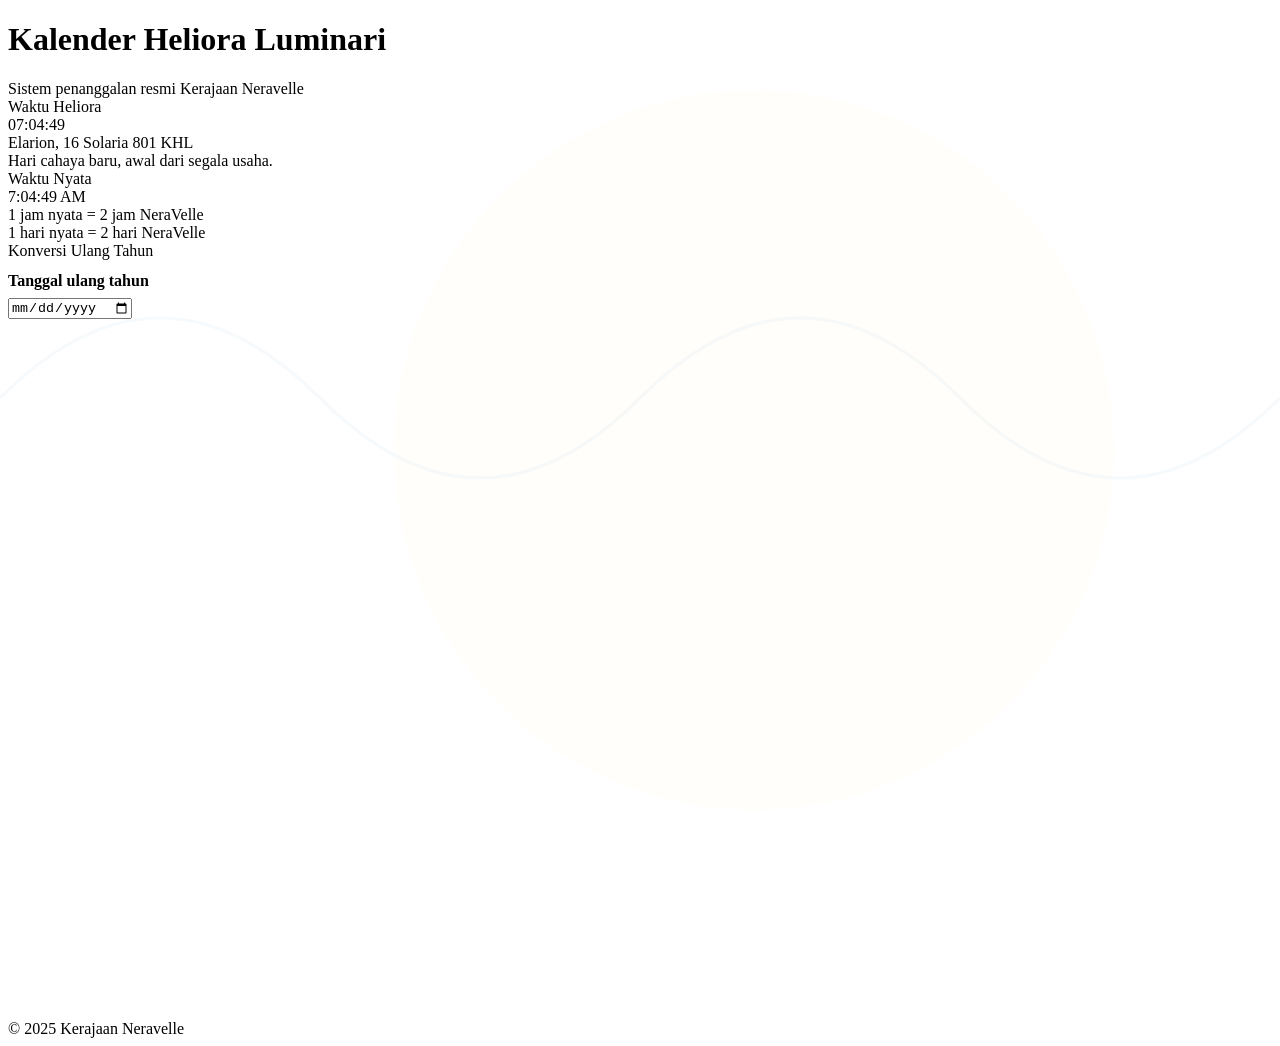
==== index.html @ eaf69385 "Update index.html" ====
<!DOCTYPE html>
<html lang="id">
<head>
    <meta charset="UTF-8">
    <meta name="viewport" content="width=device-width, initial-scale=1.0">
    <title>Kalender Heliora Luminari</title>
    <link rel="stylesheet" href="styles.css">
    <link href="https://fonts.googleapis.com/css2?family=Cormorant+Garamond:wght@400;600;700&family=Orbitron:wght@400;700&display=swap" rel="stylesheet">
    <link href="https://fonts.googleapis.com/css2?family=Poppins:wght@400;500;600;700&display=swap" rel="stylesheet">
</head>
<body>
    <div class="container">
        <div class="header">
            <h1 class="title">Kalender Heliora Luminari</h1>
            <div class="subtitle">Sistem penanggalan resmi Kerajaan Neravelle</div>
        </div>

        <div class="divider"></div>

        <div class="clock-container">
            <div class="time-card">
                <div class="time-label">Waktu Heliora</div>
                <div class="neravelle-time" id="neravelleTime">00:00:00</div>
                <div class="neravelle-date" id="neravelleDate">Elarion, 1 Aethera 800 KHL</div>
                <div class="day-description" id="dayDescription"></div>
            </div>
            <div class="time-card">
                <div class="time-label">Waktu Nyata</div>
                <div class="real-world-time" id="realWorldTime">00:00:00</div>
                <div class="day-description">1 jam nyata = 2 jam NeraVelle</div>
                <div class="day-description">1 hari nyata = 2 hari NeraVelle</div>
            </div>
            <div class="time-card">
                <div class="time-label">Konversi Ulang Tahun</div>
                <label for="birthdayInput" style="display:block;margin:12px 0 8px 0;color:var(--text-secondary);font-weight:600;">
                    Tanggal ulang tahun
                </label>
                <input 
                    type="date" 
                    id="birthdayInput"
                    class="birthday-input" 
                    placeholder="Pilih tanggal lahirmu"
                    autocomplete="bday"
                >
                <div id="birthdayOutput"></div>
            </div>
        </div>

        <div class="section">
            <h2>Susunan Hari dalam Satu Minggu</h2>
            <ul>
                <li><b>Elarion:</b> Hari pertama dalam pekan yang disimbolkan sebagai hari cahaya baru. Elarion adalah waktu yang dipercaya membawa harapan, keberanian, dan awal dari segala usaha.</li>
                <li><b>Velmora:</b> Hari kedua yang dihubungkan dengan ilmu pengetahuan dan kebijaksanaan. Velmora adalah waktu bagi para cendekia, penulis, dan pemikir untuk menekuni karya mereka.</li>
                <li><b>Tarsilune:</b> Hari ketiga yang dinaungi kekuatan bulan. Tarsilune sering dipilih sebagai hari untuk refleksi, meditasi, dan ritual kecil.</li>
                <li><b>Dravendei:</b> Hari keempat yang melambangkan kekuatan, kehormatan, dan keteguhan hati. Dravendei sering menjadi hari bagi para prajurit, pengrajin, dan mereka yang bekerja dengan tangan mereka.</li>
                <li><b>Esmiradyn:</b> Hari kelima yang dipenuhi dengan keberuntungan dan kemakmuran. Pada Esmiradyn, banyak pasar dan festival kecil digelar sebagai bentuk syukur kepada alam.</li>
                <li><b>Lapliel:</b> Hari keenam yang dikenal sebagai hari kedamaian dan seni. Lapliel adalah hari yang disukai para musisi, pelukis, dan para seniman dalam menampilkan karya mereka.</li>
                <li><b>Noxverra:</b> Hari ketujuh sekaligus akhir pekan yang dimuliakan sebagai waktu istirahat dan doa. Noxverra merupakan hari yang sakral, di mana rakyat Neravelle berkumpul untuk mempersembahkan pujian kepada cahaya Heliora.</li>
            </ul>
        </div>

        <div class="section">
            <h2>Susunan Bulan dalam Satu Tahun</h2> 
            <ol>
                <li><b>Aethera:</b> Bulan pembuka penuh harapan dan doa.</li>
                <li><b>Crystallina:</b> Waktu merenung dan mengukuhkan tekad.</li>
                <li><b>Aerius:</b> Bulan perubahan dan petualangan baru.</li>
                <li><b>Floraison:</b> Bulan mekar bunga dan cinta alam.</li>
                <li><b>Luminosa:</b> Bulan cahaya dan festival rakyat.</li>
                <li><b>Solaria:</b> Bulan kekuatan dan kemenangan matahari.</li>
                <li><b>Ignifera:</b> Bulan semangat yang tak padam.</li>
                <li><b>Abundantia:</b> Bulan panen dan berbagi kemakmuran.</li>
                <li><b>Vestalia:</b> Masa persiapan dan penghargaan keluarga.</li>
                <li><b>Terraverdea:</b> Bulan keseimbangan antara bumi dan langit.</li>
                <li><b>Nestaria:</b> Bulan introspeksi dan kedamaian.</li>
                <li><b>Glimmeria:</b> Bulan penutup dengan harapan baru.</li>
            </ol>
        </div>

        <div class="section">
            <h2>Struktur Kalender</h2>
            <ul>
                <li>1 minggu terdiri dari <b>7 hari</b>.</li>
                <li>1 bulan terdiri dari <b>30 hari</b>.</li>
                <li>1 tahun terdiri dari <b>12 bulan</b>.</li>
                <li><b>Total dalam 1 tahun: 360 hari</b>.</li>
            </ul>
            <p>Contoh format penulisan tanggal: <i>"Esmiradyn, Ignifera tanggal 12, Tahun 800 Heliora Luminari"</i></p>
        </div>

        <footer>
            &copy; 2025 Kerajaan Neravelle
        </footer>
    </div>
    <script src="script.js"></script> 
<div class="particles"></div>
<div class="wave-container">
  <div class="wave"></div>
  <div class="wave"></div>
</div>
</body>
</html>
---- styles.css ----
/* === Floating Islands === */
body::before {
  content: '';
  position: fixed;
  top: 0;
  left: 0;
  width: 100%;
  height: 100%;
  background: 
    url('data:image/svg+xml;utf8,<svg xmlns="http://www.w3.org/2000/svg" viewBox="0 0 800 400" opacity="0.03"><path d="M0 200 Q100 100 200 200 T400 200 T600 200 T800 200" fill="none" stroke="%2307689f" stroke-width="2"/></svg>'),
    url('data:image/svg+xml;utf8,<svg xmlns="http://www.w3.org/2000/svg" viewBox="0 0 500 500" opacity="0.02"><circle cx="250" cy="250" r="200" fill="%23ffc93c"/></svg>');
  background-repeat: no-repeat;
  background-position: 
    20% 30%,
    80% 70%;
  z-index: -1;
  animation: float 25s infinite ease-in-out alternate;
}

@keyframes float {
  0% { transform: translateY(0) rotate(0.5deg); }
  100% { transform: translateY(30px) rotate(-0.5deg); }
}

/* === Magical Waves === */
.wave-container {
  position: fixed;
  bottom: 0;
  left: 0;
  width: 100%;
  height: 100px;
  z-index: -1;
  overflow: hidden;
}

.wave {
  position: absolute;
  bottom: 0;
  left: 0;
  width: 200%;
  height: 100%;
  background: url('data:image/svg+xml;utf8,<svg viewBox="0 0 1200 120" xmlns="http://www.w3.org/2000/svg" preserveAspectRatio="none"><path d="M0,0V46.29c47.79,22.2,103.59,32.17,158,28,70.36-5.37,136.33-33.31,206.8-37.5C438.64,32.43,512.34,53.67,583,72.05c69.27,18,138.3,24.88,209.4,13.08,36.15-6,69.85-17.84,104.45-29.34C989.49,25,1113-14.29,1200,52.47V0Z" fill="%234fb3f6" opacity=".25"/></path></svg>');
  animation: wave 15s linear infinite;
}

.wave:nth-child(2) {
  animation-delay: -5s;
  opacity: 0.5;
}

@keyframes wave {
  0% { transform: translateX(0); }
  100% { transform: translateX(-50%); }
}

/* === Glitter Particles === */
.particles {
  position: fixed;
  top: 0;
  left: 0;
  width: 100%;
  height: 100%;
  z-index: -1;
  pointer-events: none;
}

.particle {
  position: absolute;
  background: 
    radial-gradient(circle, var(--gilded-sun) 20%, transparent 70%);
  border-radius: 50%;
  animation: floatParticle linear infinite;
}

@keyframes floatParticle {
  to { transform: translateY(-100vh); }
}

function createParticles() {
  const count = 30;
  for (let i = 0; i < count; i++) {
    const particle = document.createElement('div');
    particle.classList.add('particle');
    
    // Random properties
    const size = Math.random() * 5 + 1;
    const posX = Math.random() * 100;
    const duration = Math.random() * 20 + 10;
    const delay = Math.random() * -20;
    const opacity = Math.random() * 0.5 + 0.1;
    
    particle.style.cssText = `
      width: ${size}px;
      height: ${size}px;
      left: ${posX}%;
      top: 100%;
      animation-duration: ${duration}s;
      animation-delay: ${delay}s;
      opacity: ${opacity};
    `;
    
    document.querySelector('.particles').appendChild(particle);
  }
}

/* === Enhanced Hover Effects === */
.time-card:hover {
  transform: translateY(-8px) rotateX(5deg) scale(1.02);
  box-shadow: 
    0 15px 50px rgba(7, 104, 159, 0.3),
    var(--spell-glow),
    0 0 0 3px rgba(255, 201, 60, 0.3);
}

.time-card:hover::after {
  content: '';
  position: absolute;
  top: 50%;
  left: 50%;
  width: 5px;
  height: 5px;
  background: white;
  border-radius: 50%;
  transform: translate(-50%, -50%);
  box-shadow: 
    0 0 15px 5px rgba(255, 255, 255, 0.8),
    0 0 30px 15px rgba(79, 179, 246, 0.5);
  animation: pulse 2s infinite;
}

@keyframes pulse {
  0% { opacity: 1; transform: translate(-50%, -50%) scale(1); }
  100% { opacity: 0; transform: translate(-50%, -50%) scale(3); }
}

/* === Scroll Animations === */
.section {
  opacity: 0;
  transform: translateY(30px);
  transition: all 0.6s ease-out;
}

.section.visible {
  opacity: 1;
  transform: translateY(0);
}

function handleScroll() {
  document.querySelectorAll('.section').forEach(section => {
    const rect = section.getBoundingClientRect();
    if (rect.top < window.innerHeight * 0.8) {
      section.classList.add('visible');
    }
  });
}
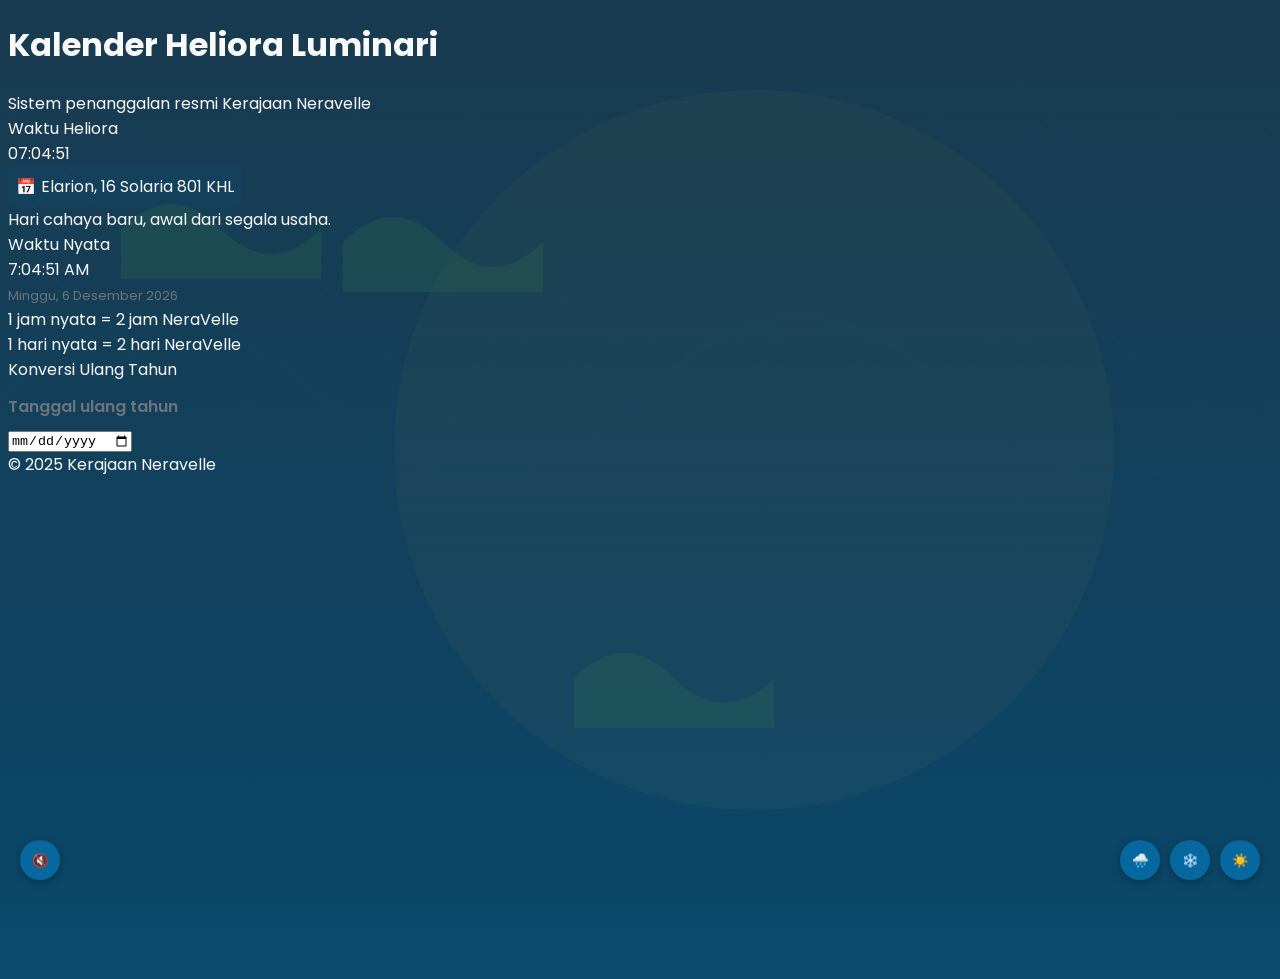
==== commit 3a63c32e: "Update index.html" ====
--- a/index.html
+++ b/index.html
@@ -1,102 +1,46 @@
 <!DOCTYPE html>
 <html lang="id">
 <head>
-    <meta charset="UTF-8">
-    <meta name="viewport" content="width=device-width, initial-scale=1.0">
-    <title>Kalender Heliora Luminari</title>
-    <link rel="stylesheet" href="styles.css">
-    <link href="https://fonts.googleapis.com/css2?family=Cormorant+Garamond:wght@400;600;700&family=Orbitron:wght@400;700&display=swap" rel="stylesheet">
-    <link href="https://fonts.googleapis.com/css2?family=Poppins:wght@400;500;600;700&display=swap" rel="stylesheet">
+  <meta charset="UTF-8" />
+  <meta name="viewport" content="width=device-width, initial-scale=1.0"/>
+  <title>Kalender Heliora Luminari</title>
+  <link rel="stylesheet" href="styles.css" />
+  <link href="https://fonts.googleapis.com/css2?family=Cormorant+Garamond:wght@400;600;700&family=Orbitron:wght@400;700&display=swap" rel="stylesheet" />
+  <link href="https://fonts.googleapis.com/css2?family=Poppins:wght@400;500;600;700&display=swap" rel="stylesheet" />
 </head>
 <body>
-    <div class="container">
-        <div class="header">
-            <h1 class="title">Kalender Heliora Luminari</h1>
-            <div class="subtitle">Sistem penanggalan resmi Kerajaan Neravelle</div>
-        </div>
+  <div class="container">
+    <div class="header">
+      <h1 class="title">Kalender Heliora Luminari</h1>
+      <div class="subtitle">Sistem penanggalan resmi Kerajaan Neravelle</div>
+    </div>
 
-        <div class="divider"></div>
+    <div class="divider"></div>
 
-        <div class="clock-container">
-            <div class="time-card">
-                <div class="time-label">Waktu Heliora</div>
-                <div class="neravelle-time" id="neravelleTime">00:00:00</div>
-                <div class="neravelle-date" id="neravelleDate">Elarion, 1 Aethera 800 KHL</div>
-                <div class="day-description" id="dayDescription"></div>
-            </div>
-            <div class="time-card">
-                <div class="time-label">Waktu Nyata</div>
-                <div class="real-world-time" id="realWorldTime">00:00:00</div>
-                <div class="day-description">1 jam nyata = 2 jam NeraVelle</div>
-                <div class="day-description">1 hari nyata = 2 hari NeraVelle</div>
-            </div>
-            <div class="time-card">
-                <div class="time-label">Konversi Ulang Tahun</div>
-                <label for="birthdayInput" style="display:block;margin:12px 0 8px 0;color:var(--text-secondary);font-weight:600;">
-                    Tanggal ulang tahun
-                </label>
-                <input 
-                    type="date" 
-                    id="birthdayInput"
-                    class="birthday-input" 
-                    placeholder="Pilih tanggal lahirmu"
-                    autocomplete="bday"
-                >
-                <div id="birthdayOutput"></div>
-            </div>
-        </div>
+    <div class="clock-container">
+      <div class="time-card">
+        <div class="time-label">Waktu Heliora</div>
+        <div class="neravelle-time" id="neravelleTime">00:00:00</div>
+        <div class="neravelle-date" id="neravelleDate">Elarion, 1 Aethera 800 KHL</div>
+        <div class="day-description" id="dayDescription"></div>
+      </div>
+      <div class="time-card">
+        <div class="time-label">Waktu Nyata</div>
+        <div class="real-world-time" id="realWorldTime">00:00:00</div>
+        <div class="day-description">1 jam nyata = 2 jam NeraVelle</div>
+        <div class="day-description">1 hari nyata = 2 hari NeraVelle</div>
+      </div>
+      <div class="time-card">
+        <div class="time-label">Konversi Ulang Tahun</div>
+        <label for="birthdayInput" style="display:block;margin:12px 0 8px 0;color:var(--text-secondary);font-weight:600;">Tanggal ulang tahun</label>
+        <input type="date" id="birthdayInput" class="birthday-input" placeholder="Pilih tanggal lahirmu" autocomplete="bday"/>
+        <div id="birthdayOutput"></div>
+      </div>
+    </div>
+      
+    <footer>&copy; 2025 Kerajaan Neravelle</footer>
+  </div>
 
-        <div class="section">
-            <h2>Susunan Hari dalam Satu Minggu</h2>
-            <ul>
-                <li><b>Elarion:</b> Hari pertama dalam pekan yang disimbolkan sebagai hari cahaya baru. Elarion adalah waktu yang dipercaya membawa harapan, keberanian, dan awal dari segala usaha.</li>
-                <li><b>Velmora:</b> Hari kedua yang dihubungkan dengan ilmu pengetahuan dan kebijaksanaan. Velmora adalah waktu bagi para cendekia, penulis, dan pemikir untuk menekuni karya mereka.</li>
-                <li><b>Tarsilune:</b> Hari ketiga yang dinaungi kekuatan bulan. Tarsilune sering dipilih sebagai hari untuk refleksi, meditasi, dan ritual kecil.</li>
-                <li><b>Dravendei:</b> Hari keempat yang melambangkan kekuatan, kehormatan, dan keteguhan hati. Dravendei sering menjadi hari bagi para prajurit, pengrajin, dan mereka yang bekerja dengan tangan mereka.</li>
-                <li><b>Esmiradyn:</b> Hari kelima yang dipenuhi dengan keberuntungan dan kemakmuran. Pada Esmiradyn, banyak pasar dan festival kecil digelar sebagai bentuk syukur kepada alam.</li>
-                <li><b>Lapliel:</b> Hari keenam yang dikenal sebagai hari kedamaian dan seni. Lapliel adalah hari yang disukai para musisi, pelukis, dan para seniman dalam menampilkan karya mereka.</li>
-                <li><b>Noxverra:</b> Hari ketujuh sekaligus akhir pekan yang dimuliakan sebagai waktu istirahat dan doa. Noxverra merupakan hari yang sakral, di mana rakyat Neravelle berkumpul untuk mempersembahkan pujian kepada cahaya Heliora.</li>
-            </ul>
-        </div>
-
-        <div class="section">
-            <h2>Susunan Bulan dalam Satu Tahun</h2> 
-            <ol>
-                <li><b>Aethera:</b> Bulan pembuka penuh harapan dan doa.</li>
-                <li><b>Crystallina:</b> Waktu merenung dan mengukuhkan tekad.</li>
-                <li><b>Aerius:</b> Bulan perubahan dan petualangan baru.</li>
-                <li><b>Floraison:</b> Bulan mekar bunga dan cinta alam.</li>
-                <li><b>Luminosa:</b> Bulan cahaya dan festival rakyat.</li>
-                <li><b>Solaria:</b> Bulan kekuatan dan kemenangan matahari.</li>
-                <li><b>Ignifera:</b> Bulan semangat yang tak padam.</li>
-                <li><b>Abundantia:</b> Bulan panen dan berbagi kemakmuran.</li>
-                <li><b>Vestalia:</b> Masa persiapan dan penghargaan keluarga.</li>
-                <li><b>Terraverdea:</b> Bulan keseimbangan antara bumi dan langit.</li>
-                <li><b>Nestaria:</b> Bulan introspeksi dan kedamaian.</li>
-                <li><b>Glimmeria:</b> Bulan penutup dengan harapan baru.</li>
-            </ol>
-        </div>
-
-        <div class="section">
-            <h2>Struktur Kalender</h2>
-            <ul>
-                <li>1 minggu terdiri dari <b>7 hari</b>.</li>
-                <li>1 bulan terdiri dari <b>30 hari</b>.</li>
-                <li>1 tahun terdiri dari <b>12 bulan</b>.</li>
-                <li><b>Total dalam 1 tahun: 360 hari</b>.</li>
-            </ul>
-            <p>Contoh format penulisan tanggal: <i>"Esmiradyn, Ignifera tanggal 12, Tahun 800 Heliora Luminari"</i></p>
-        </div>
-
-        <footer>
-            &copy; 2025 Kerajaan Neravelle
-        </footer>
-    </div>
-    <script src="script.js"></script> 
-<div class="particles"></div>
-<div class="wave-container">
-  <div class="wave"></div>
-  <div class="wave"></div>
-</div>
+  <script src="script.js"></script>
 </body>
 </html>
--- a/styles.css
+++ b/styles.css
@@ -1,4 +1,126 @@
-/* === Floating Islands === */
+/* === CSS Variables - Enhanced World Building Theme === */
+:root {
+  --celestial-blue: #a2d5f2;
+  --luminous-azure: #4fb3f6;
+  --abyssal-sapphire: #07689f;
+  --gilded-sun: #ffc93c;
+  --pearl-white: #f8f9fa;
+  --mystic-purple: #9d4edd;
+  --arcane-green: #2d6a4f;
+  --spell-glow: 0 0 15px rgba(79, 179, 246, 0.6);
+  --ancient-paper: rgba(248, 240, 227, 0.95);
+  --text-secondary: #6c757d;
+  --weather-opacity: 0;
+}
+
+/* == Cosmic Ocean Background == */
+body {
+  background: linear-gradient(180deg, #0a2a3d 0%, #0c4a6e 100%);
+  color: var(--pearl-white);
+  font-family: 'Poppins', sans-serif;
+  overflow-x: hidden;
+  min-height: 100vh;
+  padding-bottom: 50px;
+  position: relative;
+}
+
+/* Weather Overlay Effects */
+.weather-overlay {
+  position: fixed;
+  top: 0;
+  left: 0;
+  width: 100%;
+  height: 100%;
+  pointer-events: none;
+  z-index: -1;
+  opacity: var(--weather-opacity);
+  transition: opacity 1.5s ease;
+}
+
+/* Rain Effect */
+.rain {
+  background: url('data:image/svg+xml;utf8,<svg xmlns="http://www.w3.org/2000/svg" viewBox="0 0 2 20" opacity="0.3"><path d="M1 0v20" stroke="%23a2d5f2" stroke-width="0.5"/></svg>');
+  animation: rain 0.8s linear infinite;
+}
+
+/* Snow Effect */
+.snow {
+  background: url('data:image/svg+xml;utf8,<svg xmlns="http://www.w3.org/2000/svg" viewBox="0 0 10 10" opacity="0.5"><circle cx="5" cy="5" r="2" fill="%23f8f9fa"/></svg>');
+  animation: snow 12s linear infinite;
+}
+
+/* Sunny Effect */
+.sunny {
+  background: radial-gradient(circle at 20% 30%, rgba(255, 201, 60, 0.1) 0%, transparent 50%);
+  animation: sunny 15s alternate infinite;
+}
+
+@keyframes rain {
+  to { background-position: 0 20px; }
+}
+
+@keyframes snow {
+  to { background-position: 0 100vh; }
+}
+
+@keyframes sunny {
+  to { background-position: 30% 40%; }
+}
+
+/* === Weather Controls === */
+.weather-controls {
+  position: fixed;
+  bottom: 20px;
+  right: 20px;
+  display: flex;
+  gap: 10px;
+  z-index: 100;
+}
+
+.weather-btn {
+  width: 40px;
+  height: 40px;
+  border-radius: 50%;
+  border: none;
+  background: var(--abyssal-sapphire);
+  color: white;
+  cursor: pointer;
+  display: flex;
+  align-items: center;
+  justify-content: center;
+  box-shadow: 0 2px 10px rgba(0,0,0,0.3);
+  transition: all 0.3s ease;
+}
+
+.weather-btn:hover {
+  transform: scale(1.1);
+}
+
+.weather-btn.active {
+  background: var(--gilded-sun);
+  box-shadow: 0 0 10px var(--gilded-sun);
+}
+
+/* Audio Controls */
+.audio-control {
+  position: fixed;
+  bottom: 20px;
+  left: 20px;
+  width: 40px;
+  height: 40px;
+  border-radius: 50%;
+  background: var(--abyssal-sapphire);
+  color: white;
+  border: none;
+  cursor: pointer;
+  display: flex;
+  align-items: center;
+  justify-content: center;
+  z-index: 100;
+  box-shadow: 0 2px 10px rgba(0,0,0,0.3);
+}
+
+/* === Enhanced Cosmic Effects === */
 body::before {
   content: '';
   position: fixed;
@@ -7,149 +129,130 @@
   width: 100%;
   height: 100%;
   background: 
-    url('data:image/svg+xml;utf8,<svg xmlns="http://www.w3.org/2000/svg" viewBox="0 0 800 400" opacity="0.03"><path d="M0 200 Q100 100 200 200 T400 200 T600 200 T800 200" fill="none" stroke="%2307689f" stroke-width="2"/></svg>'),
-    url('data:image/svg+xml;utf8,<svg xmlns="http://www.w3.org/2000/svg" viewBox="0 0 500 500" opacity="0.02"><circle cx="250" cy="250" r="200" fill="%23ffc93c"/></svg>');
+    url('data:image/svg+xml;utf8,<svg xmlns="http://www.w3.org/2000/svg" viewBox="0 0 800 400" opacity="0.05"><path d="M0 200 Q100 100 200 200 T400 200 T600 200 T800 200" fill="none" stroke="%2307689f" stroke-width="2"/></svg>'),
+    url('data:image/svg+xml;utf8,<svg xmlns="http://www.w3.org/2000/svg" viewBox="0 0 500 500" opacity="0.03"><circle cx="250" cy="250" r="200" fill="%23ffc93c"/></svg>'),
+    linear-gradient(180deg, rgba(162,213,242,0.1) 0%, transparent 100%);
   background-repeat: no-repeat;
   background-position: 
     20% 30%,
-    80% 70%;
-  z-index: -1;
-  animation: float 25s infinite ease-in-out alternate;
-}
-
-@keyframes float {
-  0% { transform: translateY(0) rotate(0.5deg); }
-  100% { transform: translateY(30px) rotate(-0.5deg); }
-}
-
-/* === Magical Waves === */
-.wave-container {
-  position: fixed;
-  bottom: 0;
-  left: 0;
-  width: 100%;
-  height: 100px;
-  z-index: -1;
+    80% 70%,
+    0 0;
+  z-index: -1;
+  animation: oceanFloat 30s infinite ease-in-out alternate;
+}
+
+@keyframes oceanFloat {
+  0% { 
+    transform: translateY(0) rotate(0.5deg);
+    background-position: 
+      20% 30%,
+      80% 70%,
+      0 0;
+  }
+  50% {
+    background-position: 
+      25% 35%,
+      75% 65%,
+      0 0;
+  }
+  100% { 
+    transform: translateY(30px) rotate(-0.5deg);
+    background-position: 
+      15% 25%,
+      85% 75%,
+      0 0;
+  }
+}
+
+/* === Enhanced Time Cards === */
+.time-card {
+  position: relative;
   overflow: hidden;
 }
 
-.wave {
+.time-card::after {
+  content: '';
   position: absolute;
-  bottom: 0;
-  left: 0;
-  width: 200%;
-  height: 100%;
-  background: url('data:image/svg+xml;utf8,<svg viewBox="0 0 1200 120" xmlns="http://www.w3.org/2000/svg" preserveAspectRatio="none"><path d="M0,0V46.29c47.79,22.2,103.59,32.17,158,28,70.36-5.37,136.33-33.31,206.8-37.5C438.64,32.43,512.34,53.67,583,72.05c69.27,18,138.3,24.88,209.4,13.08,36.15-6,69.85-17.84,104.45-29.34C989.49,25,1113-14.29,1200,52.47V0Z" fill="%234fb3f6" opacity=".25"/></path></svg>');
-  animation: wave 15s linear infinite;
-}
-
-.wave:nth-child(2) {
-  animation-delay: -5s;
-  opacity: 0.5;
-}
-
-@keyframes wave {
-  0% { transform: translateX(0); }
-  100% { transform: translateX(-50%); }
-}
-
-/* === Glitter Particles === */
-.particles {
-  position: fixed;
   top: 0;
   left: 0;
   width: 100%;
   height: 100%;
-  z-index: -1;
+  background: url('data:image/svg+xml;utf8,<svg xmlns="http://www.w3.org/2000/svg" viewBox="0 0 100 100" opacity="0.03"><path d="M0 0 L100 100 M100 0 L0 100" stroke="%2307689f" stroke-width="1"/></svg>');
   pointer-events: none;
 }
 
-.particle {
-  position: absolute;
-  background: 
-    radial-gradient(circle, var(--gilded-sun) 20%, transparent 70%);
-  border-radius: 50%;
-  animation: floatParticle linear infinite;
-}
-
-@keyframes floatParticle {
-  to { transform: translateY(-100vh); }
-}
-
-function createParticles() {
-  const count = 30;
-  for (let i = 0; i < count; i++) {
-    const particle = document.createElement('div');
-    particle.classList.add('particle');
-    
-    // Random properties
-    const size = Math.random() * 5 + 1;
-    const posX = Math.random() * 100;
-    const duration = Math.random() * 20 + 10;
-    const delay = Math.random() * -20;
-    const opacity = Math.random() * 0.5 + 0.1;
-    
-    particle.style.cssText = `
-      width: ${size}px;
-      height: ${size}px;
-      left: ${posX}%;
-      top: 100%;
-      animation-duration: ${duration}s;
-      animation-delay: ${delay}s;
-      opacity: ${opacity};
-    `;
-    
-    document.querySelector('.particles').appendChild(particle);
-  }
-}
-
-/* === Enhanced Hover Effects === */
-.time-card:hover {
-  transform: translateY(-8px) rotateX(5deg) scale(1.02);
-  box-shadow: 
-    0 15px 50px rgba(7, 104, 159, 0.3),
-    var(--spell-glow),
-    0 0 0 3px rgba(255, 201, 60, 0.3);
-}
-
-.time-card:hover::after {
+/* === Calendar Enhancements === */
+.neravelle-date {
+  position: relative;
+  padding: 0.5rem;
+  background: rgba(7, 104, 159, 0.1);
+  border-radius: 6px;
+  display: inline-block;
+}
+
+.neravelle-date::before {
+  content: '📅';
+  margin-right: 5px;
+}
+
+/* === Responsive Adjustments === */
+@media (max-width: 768px) {
+  .weather-controls {
+    bottom: 10px;
+    right: 10px;
+  }
+  
+  .weather-btn {
+    width: 35px;
+    height: 35px;
+    font-size: 0.8rem;
+  }
+  
+  .audio-control {
+    bottom: 10px;
+    left: 10px;
+    width: 35px;
+    height: 35px;
+  }
+}
+
+/* === New Floating Islands === */
+.floating-island {
+  position: fixed;
+  width: 200px;
+  height: 100px;
+  background: url('data:image/svg+xml;utf8,<svg xmlns="http://www.w3.org/2000/svg" viewBox="0 0 200 100"><path d="M0 50 Q50 0 100 50 T200 50 L200 100 L0 100 Z" fill="%232d6a4f" opacity="0.3"/></svg>');
+  z-index: -1;
+  animation: floatIsland 25s infinite linear;
+}
+
+.floating-island:nth-child(2) {
+  width: 150px;
+  height: 75px;
+  animation-duration: 30s;
+  animation-delay: -10s;
+  background: url('data:image/svg+xml;utf8,<svg xmlns="http://www.w3.org/2000/svg" viewBox="0 0 150 75"><path d="M0 30 Q30 0 75 30 T150 30 L150 75 L0 75 Z" fill="%239d4edd" opacity="0.3"/></svg>');
+}
+
+@keyframes floatIsland {
+  0% { transform: translateX(100vw) translateY(20vh); }
+  100% { transform: translateX(-200px) translateY(30vh); }
+}
+
+/* === Enhanced Section Styling === */
+.section {
+  position: relative;
+}
+
+.section::before {
   content: '';
   position: absolute;
-  top: 50%;
-  left: 50%;
-  width: 5px;
-  height: 5px;
-  background: white;
-  border-radius: 50%;
-  transform: translate(-50%, -50%);
-  box-shadow: 
-    0 0 15px 5px rgba(255, 255, 255, 0.8),
-    0 0 30px 15px rgba(79, 179, 246, 0.5);
-  animation: pulse 2s infinite;
-}
-
-@keyframes pulse {
-  0% { opacity: 1; transform: translate(-50%, -50%) scale(1); }
-  100% { opacity: 0; transform: translate(-50%, -50%) scale(3); }
-}
-
-/* === Scroll Animations === */
-.section {
-  opacity: 0;
-  transform: translateY(30px);
-  transition: all 0.6s ease-out;
-}
-
-.section.visible {
-  opacity: 1;
-  transform: translateY(0);
-}
-
-function handleScroll() {
-  document.querySelectorAll('.section').forEach(section => {
-    const rect = section.getBoundingClientRect();
-    if (rect.top < window.innerHeight * 0.8) {
-      section.classList.add('visible');
-    }
-  });
-}
+  top: -10px;
+  left: -10px;
+  right: -10px;
+  bottom: -10px;
+  border: 1px solid rgba(79, 179, 246, 0.2);
+  border-radius: 15px;
+  pointer-events: none;
+  z-index: -1;
+}
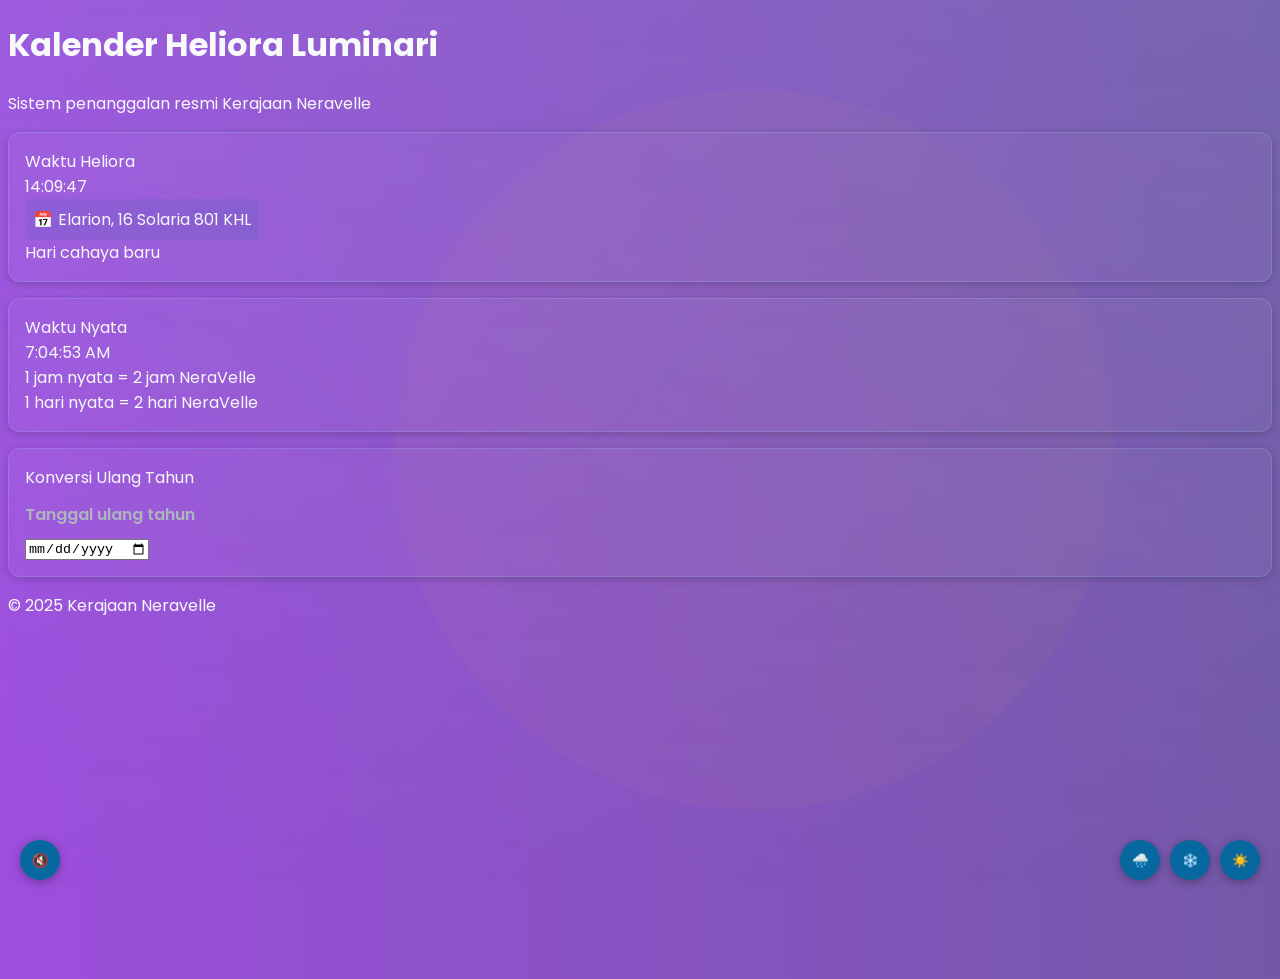
==== commit d07e5ef6: "Update index.html" ====
--- a/index.html
+++ b/index.html
@@ -14,9 +14,7 @@
       <h1 class="title">Kalender Heliora Luminari</h1>
       <div class="subtitle">Sistem penanggalan resmi Kerajaan Neravelle</div>
     </div>
-
     <div class="divider"></div>
-
     <div class="clock-container">
       <div class="time-card">
         <div class="time-label">Waktu Heliora</div>
--- a/styles.css
+++ b/styles.css
@@ -1,4 +1,3 @@
-/* === CSS Variables - Enhanced World Building Theme === */
 :root {
   --celestial-blue: #a2d5f2;
   --luminous-azure: #4fb3f6;
@@ -9,14 +8,18 @@
   --arcane-green: #2d6a4f;
   --spell-glow: 0 0 15px rgba(79, 179, 246, 0.6);
   --ancient-paper: rgba(248, 240, 227, 0.95);
-  --text-secondary: #6c757d;
+  --glass-bg: rgba(10, 42, 61, 0.25);
+  --glass-border: rgba(162, 213, 242, 0.2);
+  --text-primary: var(--pearl-white);
+  --text-secondary: #adb5bd;
   --weather-opacity: 0;
 }
 
-/* == Cosmic Ocean Background == */
 body {
-  background: linear-gradient(180deg, #0a2a3d 0%, #0c4a6e 100%);
-  color: var(--pearl-white);
+  background: linear-gradient(270deg, #0a2a3d, #0c4a6e, #2d6a4f, #9d4edd);
+  background-size: 800% 800%;
+  animation: magicalAtmosphere 45s ease infinite;
+  color: var(--text-primary);
   font-family: 'Poppins', sans-serif;
   overflow-x: hidden;
   min-height: 100vh;
@@ -24,7 +27,44 @@
   position: relative;
 }
 
-/* Weather Overlay Effects */
+body::before {
+  content: '';
+  position: fixed;
+  top: 0;
+  left: 0;
+  width: 100%;
+  height: 100%;
+  background:
+    url('data:image/svg+xml;utf8,<svg xmlns="http://www.w3.org/2000/svg" viewBox="0 0 800 400" opacity="0.05"><path d="M0 200 Q100 100 200 200 T400 200 T600 200 T800 200" fill="none" stroke="%2307689f" stroke-width="2"/></svg>'),
+    url('data:image/svg+xml;utf8,<svg xmlns="http://www.w3.org/2000/svg" viewBox="0 0 500 500" opacity="0.03"><circle cx="250" cy="250" r="200" fill="%23ffc93c"/></svg>'),
+    linear-gradient(180deg, rgba(162,213,242,0.1) 0%, transparent 100%);
+  background-repeat: no-repeat;
+  background-position: 20% 30%, 80% 70%, 0 0;
+  z-index: -1;
+  animation: oceanFloat 30s infinite ease-in-out alternate;
+}
+
+@keyframes magicalAtmosphere {
+  0% { background-position: 0% 50%; }
+  50% { background-position: 100% 50%; }
+  100% { background-position: 0% 50%; }
+}
+
+@keyframes oceanFloat {
+  0% {
+    transform: translateY(0) rotate(0.5deg);
+    background-position: 20% 30%, 80% 70%, 0 0;
+  }
+  50% {
+    background-position: 25% 35%, 75% 65%, 0 0;
+  }
+  100% {
+    transform: translateY(30px) rotate(-0.5deg);
+    background-position: 15% 25%, 85% 75%, 0 0;
+  }
+}
+
+/* === WEATHER CUSTOM PARTICLES === */
 .weather-overlay {
   position: fixed;
   top: 0;
@@ -32,42 +72,58 @@
   width: 100%;
   height: 100%;
   pointer-events: none;
-  z-index: -1;
+  z-index: 1;
   opacity: var(--weather-opacity);
-  transition: opacity 1.5s ease;
-}
-
-/* Rain Effect */
-.rain {
-  background: url('data:image/svg+xml;utf8,<svg xmlns="http://www.w3.org/2000/svg" viewBox="0 0 2 20" opacity="0.3"><path d="M1 0v20" stroke="%23a2d5f2" stroke-width="0.5"/></svg>');
-  animation: rain 0.8s linear infinite;
-}
-
-/* Snow Effect */
-.snow {
-  background: url('data:image/svg+xml;utf8,<svg xmlns="http://www.w3.org/2000/svg" viewBox="0 0 10 10" opacity="0.5"><circle cx="5" cy="5" r="2" fill="%23f8f9fa"/></svg>');
-  animation: snow 12s linear infinite;
-}
-
-/* Sunny Effect */
-.sunny {
-  background: radial-gradient(circle at 20% 30%, rgba(255, 201, 60, 0.1) 0%, transparent 50%);
-  animation: sunny 15s alternate infinite;
-}
-
-@keyframes rain {
-  to { background-position: 0 20px; }
-}
-
-@keyframes snow {
-  to { background-position: 0 100vh; }
-}
-
-@keyframes sunny {
-  to { background-position: 30% 40%; }
-}
-
-/* === Weather Controls === */
+}
+
+.weather-overlay .drop {
+  position: absolute;
+  width: 2px;
+  height: 15px;
+  background: var(--celestial-blue);
+  border-radius: 1px;
+  opacity: 0.4;
+  animation: rain-fall 0.6s linear infinite;
+  filter: blur(0.5px);
+}
+
+.weather-overlay .flake {
+  position: absolute;
+  width: 6px;
+  height: 6px;
+  background: white;
+  border-radius: 50%;
+  opacity: 0.7;
+  animation: snow-fall 8s linear infinite;
+  filter: blur(0.3px);
+}
+
+.weather-overlay .ray {
+  position: absolute;
+  width: 100px;
+  height: 100px;
+  background: radial-gradient(circle, var(--gilded-sun) 0%, transparent 80%);
+  border-radius: 50%;
+  opacity: 0.1;
+  animation: sun-glow 6s ease-in-out infinite alternate;
+}
+
+@keyframes rain-fall {
+  0% { transform: translateY(-100px); }
+  100% { transform: translateY(100vh); }
+}
+
+@keyframes snow-fall {
+  0% { transform: translateY(-10px) translateX(0); }
+  100% { transform: translateY(100vh) translateX(20px); }
+}
+
+@keyframes sun-glow {
+  0% { transform: scale(0.9); opacity: 0.08; }
+  100% { transform: scale(1.1); opacity: 0.15; }
+}
+
+/* === UI === */
 .weather-controls {
   position: fixed;
   bottom: 20px;
@@ -88,7 +144,7 @@
   display: flex;
   align-items: center;
   justify-content: center;
-  box-shadow: 0 2px 10px rgba(0,0,0,0.3);
+  box-shadow: 0 2px 10px rgba(0, 0, 0, 0.3);
   transition: all 0.3s ease;
 }
 
@@ -101,7 +157,6 @@
   box-shadow: 0 0 10px var(--gilded-sun);
 }
 
-/* Audio Controls */
 .audio-control {
   position: fixed;
   bottom: 20px;
@@ -117,71 +172,22 @@
   align-items: center;
   justify-content: center;
   z-index: 100;
-  box-shadow: 0 2px 10px rgba(0,0,0,0.3);
-}
-
-/* === Enhanced Cosmic Effects === */
-body::before {
-  content: '';
-  position: fixed;
-  top: 0;
-  left: 0;
-  width: 100%;
-  height: 100%;
-  background: 
-    url('data:image/svg+xml;utf8,<svg xmlns="http://www.w3.org/2000/svg" viewBox="0 0 800 400" opacity="0.05"><path d="M0 200 Q100 100 200 200 T400 200 T600 200 T800 200" fill="none" stroke="%2307689f" stroke-width="2"/></svg>'),
-    url('data:image/svg+xml;utf8,<svg xmlns="http://www.w3.org/2000/svg" viewBox="0 0 500 500" opacity="0.03"><circle cx="250" cy="250" r="200" fill="%23ffc93c"/></svg>'),
-    linear-gradient(180deg, rgba(162,213,242,0.1) 0%, transparent 100%);
-  background-repeat: no-repeat;
-  background-position: 
-    20% 30%,
-    80% 70%,
-    0 0;
-  z-index: -1;
-  animation: oceanFloat 30s infinite ease-in-out alternate;
-}
-
-@keyframes oceanFloat {
-  0% { 
-    transform: translateY(0) rotate(0.5deg);
-    background-position: 
-      20% 30%,
-      80% 70%,
-      0 0;
-  }
-  50% {
-    background-position: 
-      25% 35%,
-      75% 65%,
-      0 0;
-  }
-  100% { 
-    transform: translateY(30px) rotate(-0.5deg);
-    background-position: 
-      15% 25%,
-      85% 75%,
-      0 0;
-  }
-}
-
-/* === Enhanced Time Cards === */
+  box-shadow: 0 2px 10px rgba(0, 0, 0, 0.3);
+}
+
+/* === Other Components === */
 .time-card {
   position: relative;
   overflow: hidden;
-}
-
-.time-card::after {
-  content: '';
-  position: absolute;
-  top: 0;
-  left: 0;
-  width: 100%;
-  height: 100%;
-  background: url('data:image/svg+xml;utf8,<svg xmlns="http://www.w3.org/2000/svg" viewBox="0 0 100 100" opacity="0.03"><path d="M0 0 L100 100 M100 0 L0 100" stroke="%2307689f" stroke-width="1"/></svg>');
-  pointer-events: none;
-}
-
-/* === Calendar Enhancements === */
+  background: rgba(255, 255, 255, 0.03);
+  backdrop-filter: blur(6px);
+  border: 1px solid var(--glass-border);
+  border-radius: 12px;
+  padding: 1rem;
+  margin: 1rem 0;
+  box-shadow: 0 2px 8px rgba(0, 0, 0, 0.2);
+}
+
 .neravelle-date {
   position: relative;
   padding: 0.5rem;
@@ -195,19 +201,34 @@
   margin-right: 5px;
 }
 
-/* === Responsive Adjustments === */
+.section {
+  position: relative;
+  padding: 1rem;
+  margin: 1rem 0;
+  border-left: 3px solid var(--gilded-sun);
+  background: rgba(255, 255, 255, 0.02);
+  border-radius: 8px;
+  transition: all 0.5s ease;
+}
+
+.section.visible {
+  transform: translateY(0);
+  opacity: 1;
+}
+
+/* === Responsive === */
 @media (max-width: 768px) {
   .weather-controls {
     bottom: 10px;
     right: 10px;
   }
-  
+
   .weather-btn {
     width: 35px;
     height: 35px;
     font-size: 0.8rem;
   }
-  
+
   .audio-control {
     bottom: 10px;
     left: 10px;
@@ -215,44 +236,3 @@
     height: 35px;
   }
 }
-
-/* === New Floating Islands === */
-.floating-island {
-  position: fixed;
-  width: 200px;
-  height: 100px;
-  background: url('data:image/svg+xml;utf8,<svg xmlns="http://www.w3.org/2000/svg" viewBox="0 0 200 100"><path d="M0 50 Q50 0 100 50 T200 50 L200 100 L0 100 Z" fill="%232d6a4f" opacity="0.3"/></svg>');
-  z-index: -1;
-  animation: floatIsland 25s infinite linear;
-}
-
-.floating-island:nth-child(2) {
-  width: 150px;
-  height: 75px;
-  animation-duration: 30s;
-  animation-delay: -10s;
-  background: url('data:image/svg+xml;utf8,<svg xmlns="http://www.w3.org/2000/svg" viewBox="0 0 150 75"><path d="M0 30 Q30 0 75 30 T150 30 L150 75 L0 75 Z" fill="%239d4edd" opacity="0.3"/></svg>');
-}
-
-@keyframes floatIsland {
-  0% { transform: translateX(100vw) translateY(20vh); }
-  100% { transform: translateX(-200px) translateY(30vh); }
-}
-
-/* === Enhanced Section Styling === */
-.section {
-  position: relative;
-}
-
-.section::before {
-  content: '';
-  position: absolute;
-  top: -10px;
-  left: -10px;
-  right: -10px;
-  bottom: -10px;
-  border: 1px solid rgba(79, 179, 246, 0.2);
-  border-radius: 15px;
-  pointer-events: none;
-  z-index: -1;
-}
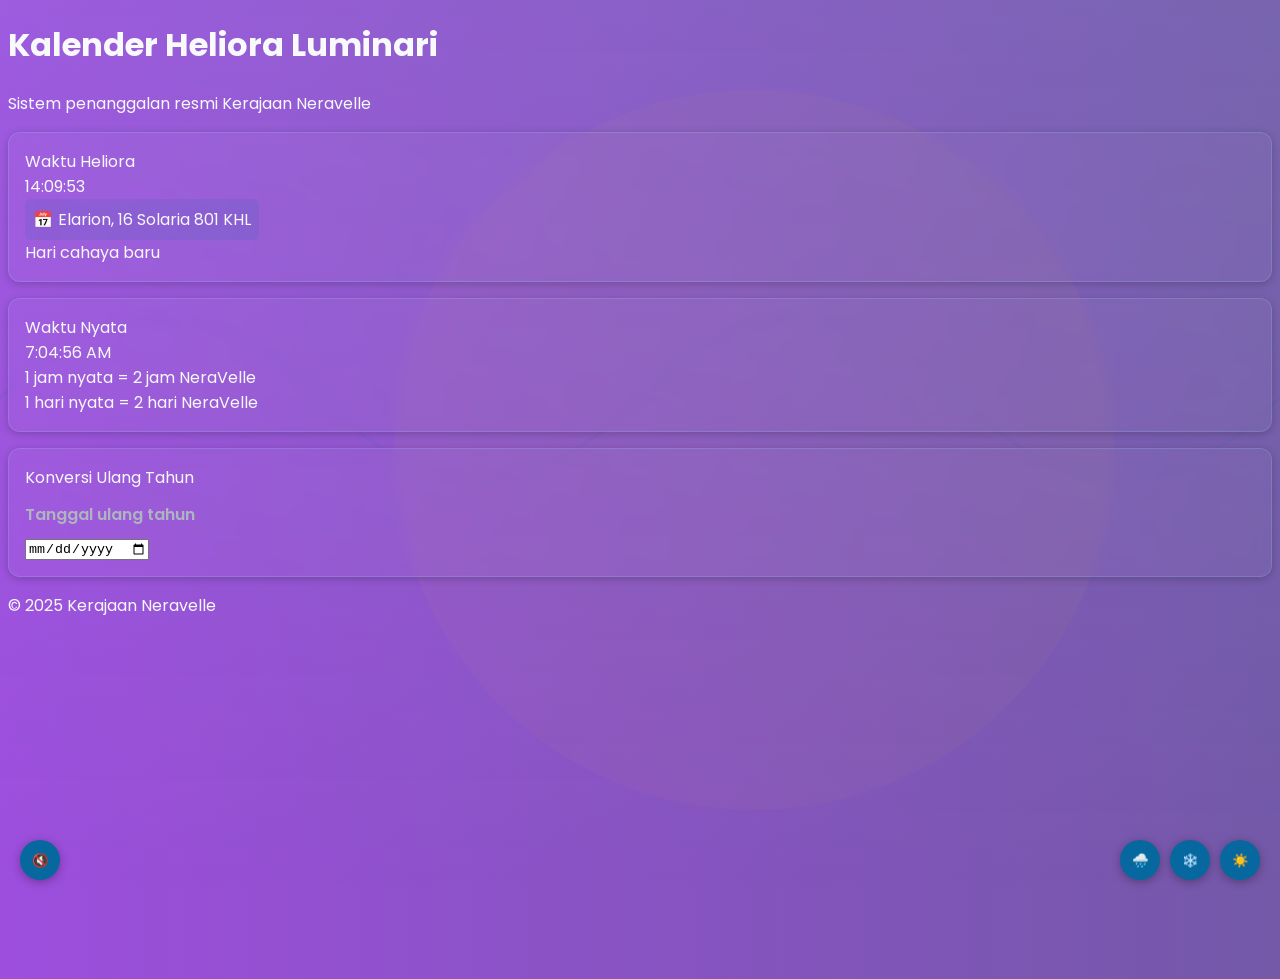
==== commit be33e0d8: "Update index.html" ====
--- a/index.html
+++ b/index.html
@@ -9,34 +9,60 @@
   <link href="https://fonts.googleapis.com/css2?family=Poppins:wght@400;500;600;700&display=swap" rel="stylesheet" />
 </head>
 <body>
+  <!-- Floating magical orbs -->
+  <div class="magic-orbs">
+    <div class="orb orb-1"></div>
+    <div class="orb orb-2"></div>
+    <div class="orb orb-3"></div>
+  </div>
+
+  <!-- Animated constellation background -->
+  <div class="constellations"></div>
+
   <div class="container">
     <div class="header">
       <h1 class="title">Kalender Heliora Luminari</h1>
       <div class="subtitle">Sistem penanggalan resmi Kerajaan Neravelle</div>
+      <div class="header-decoration">
+        <div class="crystal crystal-left"></div>
+        <div class="crystal crystal-right"></div>
+      </div>
     </div>
-    <div class="divider"></div>
+    
+    <div class="divider">
+      <div class="divider-star"></div>
+    </div>
+    
     <div class="clock-container">
       <div class="time-card">
         <div class="time-label">Waktu Heliora</div>
         <div class="neravelle-time" id="neravelleTime">00:00:00</div>
         <div class="neravelle-date" id="neravelleDate">Elarion, 1 Aethera 800 KHL</div>
         <div class="day-description" id="dayDescription"></div>
+        <div class="time-card-decoration"></div>
       </div>
+      
       <div class="time-card">
         <div class="time-label">Waktu Nyata</div>
         <div class="real-world-time" id="realWorldTime">00:00:00</div>
         <div class="day-description">1 jam nyata = 2 jam NeraVelle</div>
         <div class="day-description">1 hari nyata = 2 hari NeraVelle</div>
+        <div class="time-card-decoration"></div>
       </div>
+      
       <div class="time-card">
         <div class="time-label">Konversi Ulang Tahun</div>
         <label for="birthdayInput" style="display:block;margin:12px 0 8px 0;color:var(--text-secondary);font-weight:600;">Tanggal ulang tahun</label>
         <input type="date" id="birthdayInput" class="birthday-input" placeholder="Pilih tanggal lahirmu" autocomplete="bday"/>
         <div id="birthdayOutput"></div>
+        <div class="time-card-decoration"></div>
       </div>
     </div>
       
-    <footer>&copy; 2025 Kerajaan Neravelle</footer>
+    <footer>
+      <div class="footer-decoration"></div>
+      &copy; 2025 Kerajaan Neravelle
+    </footer>
   </div>
 
   <script src="script.js"></script>
--- a/styles.css
+++ b/styles.css
@@ -1,4 +1,4 @@
-:root {
+:root { 
   --celestial-blue: #a2d5f2;
   --luminous-azure: #4fb3f6;
   --abyssal-sapphire: #07689f;
@@ -89,13 +89,27 @@
 
 .weather-overlay .flake {
   position: absolute;
+  width: 4px;
+  height: 4px;
+  background: white;
+  border-radius: 50%;
+  opacity: 0.7;
+  animation: snow-fall 12s linear infinite;
+  filter: blur(0.5px);
+}
+
+.weather-overlay .flake:nth-child(3n) {
   width: 6px;
   height: 6px;
-  background: white;
-  border-radius: 50%;
-  opacity: 0.7;
-  animation: snow-fall 8s linear infinite;
-  filter: blur(0.3px);
+  opacity: 0.5;
+  animation-duration: 15s;
+}
+
+.weather-overlay .flake:nth-child(4n) {
+  width: 8px;
+  height: 8px;
+  opacity: 0.3;
+  animation-duration: 20s;
 }
 
 .weather-overlay .ray {
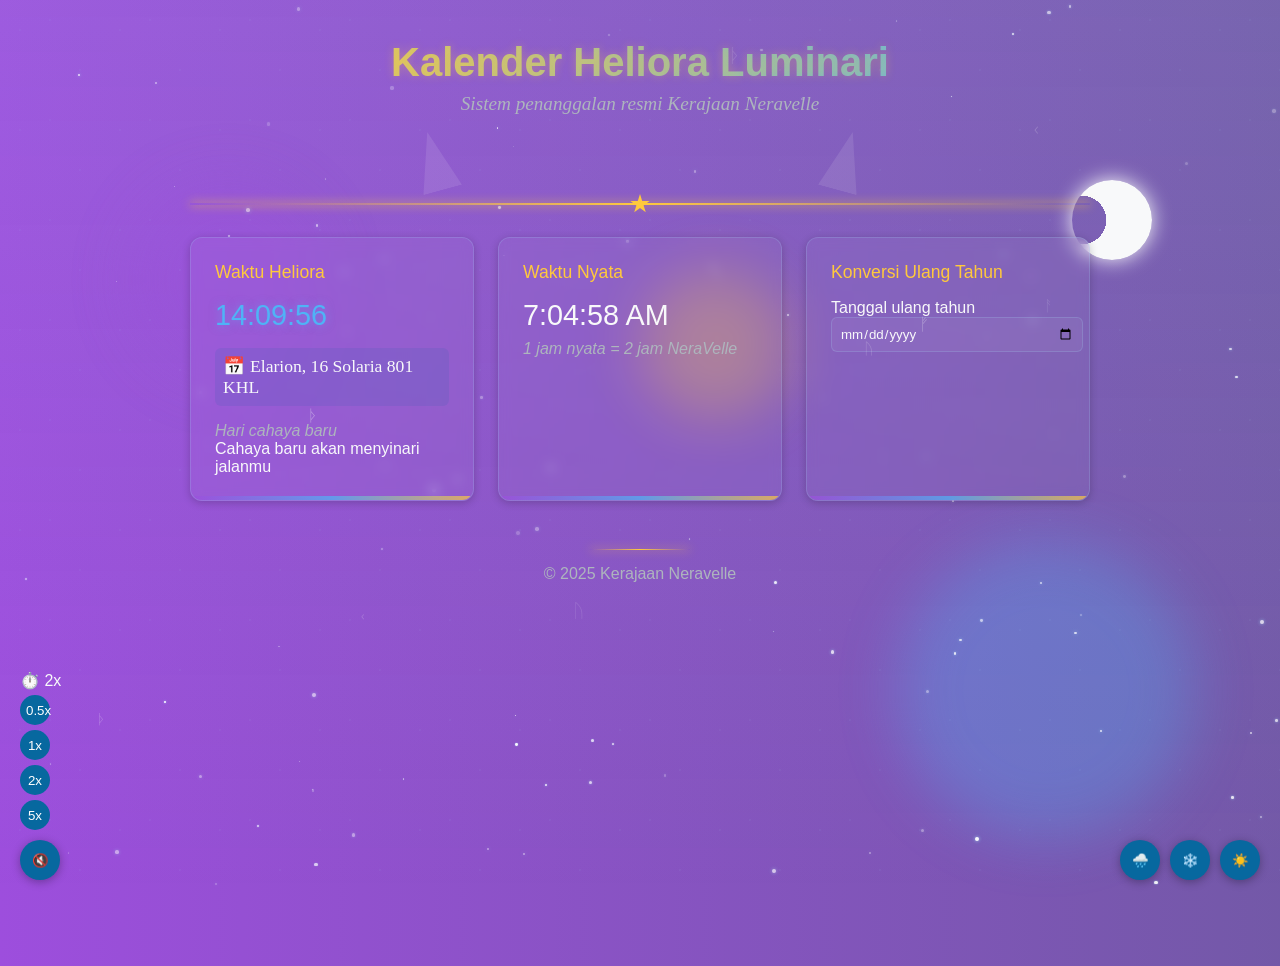
==== commit a29433c0: "Update index.html" ====
--- a/index.html
+++ b/index.html
@@ -3,6 +3,9 @@
 <head>
   <meta charset="UTF-8" />
   <meta name="viewport" content="width=device-width, initial-scale=1.0"/>
+  <meta http-equiv="Content-Security-Policy" content="default-src 'self'; style-src 'self' https://fonts.googleapis.com; font-src https://fonts.gstatic.com; script-src 'self'">
+  <meta http-equiv="X-XSS-Protection" content="1; mode=block">
+  <meta http-equiv="X-Content-Type-Options" content="nosniff">
   <title>Kalender Heliora Luminari</title>
   <link rel="stylesheet" href="styles.css" />
   <link href="https://fonts.googleapis.com/css2?family=Cormorant+Garamond:wght@400;600;700&family=Orbitron:wght@400;700&display=swap" rel="stylesheet" />
@@ -16,7 +19,7 @@
     <div class="orb orb-3"></div>
   </div>
 
-  <!-- Animated constellation background -->
+  <!-- Dynamic constellation background -->
   <div class="constellations"></div>
 
   <div class="container">
@@ -39,14 +42,14 @@
         <div class="neravelle-time" id="neravelleTime">00:00:00</div>
         <div class="neravelle-date" id="neravelleDate">Elarion, 1 Aethera 800 KHL</div>
         <div class="day-description" id="dayDescription"></div>
+        <div id="dayProphecy" class="day-prophecy"></div>
         <div class="time-card-decoration"></div>
       </div>
       
       <div class="time-card">
         <div class="time-label">Waktu Nyata</div>
         <div class="real-world-time" id="realWorldTime">00:00:00</div>
-        <div class="day-description">1 jam nyata = 2 jam NeraVelle</div>
-        <div class="day-description">1 hari nyata = 2 hari NeraVelle</div>
+        <div class="day-description">1 jam nyata = <span id="timeWarpIndicator">2</span> jam NeraVelle</div>
         <div class="time-card-decoration"></div>
       </div>
       
--- a/styles.css
+++ b/styles.css
@@ -15,6 +15,7 @@
   --weather-opacity: 0;
 }
 
+/* === BASE STYLES === */
 body {
   background: linear-gradient(270deg, #0a2a3d, #0c4a6e, #2d6a4f, #9d4edd);
   background-size: 800% 800%;
@@ -44,27 +45,291 @@
   animation: oceanFloat 30s infinite ease-in-out alternate;
 }
 
-@keyframes magicalAtmosphere {
-  0% { background-position: 0% 50%; }
-  50% { background-position: 100% 50%; }
-  100% { background-position: 0% 50%; }
-}
-
-@keyframes oceanFloat {
-  0% {
-    transform: translateY(0) rotate(0.5deg);
-    background-position: 20% 30%, 80% 70%, 0 0;
-  }
-  50% {
-    background-position: 25% 35%, 75% 65%, 0 0;
-  }
-  100% {
-    transform: translateY(30px) rotate(-0.5deg);
-    background-position: 15% 25%, 85% 75%, 0 0;
-  }
-}
-
-/* === WEATHER CUSTOM PARTICLES === */
+.container {
+  max-width: 900px;
+  margin: 0 auto;
+  padding: 2rem;
+  position: relative;
+  z-index: 2;
+}
+
+.header {
+  text-align: center;
+  margin-bottom: 2rem;
+  position: relative;
+}
+
+.title {
+  font-family: 'Orbitron', sans-serif;
+  font-size: 2.5rem;
+  margin: 0;
+  background: linear-gradient(to right, var(--gilded-sun), var(--luminous-azure));
+  -webkit-background-clip: text;
+  background-clip: text;
+  color: transparent;
+  text-shadow: 0 0 10px rgba(255, 201, 60, 0.3);
+  animation: titleGlow 3s ease-in-out infinite alternate;
+}
+
+.subtitle {
+  font-family: 'Cormorant Garamond', serif;
+  font-style: italic;
+  color: var(--text-secondary);
+  margin-top: 0.5rem;
+  font-size: 1.2rem;
+}
+
+/* === MAGICAL ORBS === */
+.magic-orbs {
+  position: fixed;
+  top: 0;
+  left: 0;
+  width: 100%;
+  height: 100%;
+  pointer-events: none;
+  z-index: 1;
+}
+
+.orb {
+  position: absolute;
+  border-radius: 50%;
+  filter: blur(30px);
+  opacity: 0.3;
+  animation: floatOrb 15s infinite ease-in-out;
+}
+
+.orb-1 {
+  width: 200px;
+  height: 200px;
+  background: var(--mystic-purple);
+  top: 20%;
+  left: 10%;
+  animation-delay: 0s;
+}
+
+.orb-2 {
+  width: 300px;
+  height: 300px;
+  background: var(--luminous-azure);
+  top: 60%;
+  left: 70%;
+  animation-delay: 5s;
+}
+
+.orb-3 {
+  width: 150px;
+  height: 150px;
+  background: var(--gilded-sun);
+  top: 30%;
+  left: 50%;
+  animation-delay: 10s;
+}
+
+/* === CONSTELLATIONS & MOON PHASE === */
+.constellations {
+  position: fixed;
+  top: 0;
+  left: 0;
+  width: 100%;
+  height: 100%;
+  background-image: 
+    radial-gradient(circle at 20% 30%, rgba(162, 213, 242, 0.1) 0.5px, transparent 1px),
+    radial-gradient(circle at 80% 70%, rgba(162, 213, 242, 0.1) 0.5px, transparent 1px),
+    radial-gradient(circle at 50% 20%, rgba(162, 213, 242, 0.1) 0.5px, transparent 1px);
+  background-size: 100px 100px;
+  animation: twinkle 5s infinite alternate;
+  pointer-events: none;
+  z-index: 1;
+}
+
+.moon-phase {
+  position: absolute;
+  width: 80px;
+  height: 80px;
+  border-radius: 50%;
+  top: 20%;
+  right: 10%;
+  box-shadow: 0 0 20px var(--pearl-white);
+  z-index: 1;
+}
+
+.star {
+  position: absolute;
+  background: white;
+  border-radius: 50%;
+  animation: twinkle 3s infinite ease-in-out;
+  transform-origin: center;
+}
+
+/* === HEADER DECORATION === */
+.header-decoration {
+  position: relative;
+  height: 40px;
+  margin-top: 1rem;
+}
+
+.crystal {
+  position: absolute;
+  width: 40px;
+  height: 60px;
+  background: rgba(255, 255, 255, 0.1);
+  clip-path: polygon(50% 0%, 0% 100%, 100% 100%);
+  animation: crystalGlow 4s infinite alternate;
+}
+
+.crystal-left {
+  left: 25%;
+  transform: rotate(-15deg);
+}
+
+.crystal-right {
+  right: 25%;
+  transform: rotate(15deg);
+}
+
+/* === DIVIDER === */
+.divider {
+  position: relative;
+  height: 2px;
+  background: linear-gradient(to right, transparent, var(--gilded-sun), transparent);
+  margin: 2rem 0;
+  box-shadow: 0 0 10px var(--gilded-sun);
+}
+
+.divider-star {
+  position: absolute;
+  top: 50%;
+  left: 50%;
+  transform: translate(-50%, -50%);
+  width: 20px;
+  height: 20px;
+  background: var(--gilded-sun);
+  clip-path: polygon(
+    50% 0%,
+    61% 35%,
+    98% 35%,
+    68% 57%,
+    79% 91%,
+    50% 70%,
+    21% 91%,
+    32% 57%,
+    2% 35%,
+    39% 35%
+  );
+  animation: pulse 2s infinite;
+}
+
+/* === TIME CARDS === */
+.clock-container {
+  display: grid;
+  grid-template-columns: repeat(auto-fit, minmax(280px, 1fr));
+  gap: 1.5rem;
+  margin: 2rem 0;
+}
+
+.time-card {
+  position: relative;
+  overflow: hidden;
+  background: rgba(255, 255, 255, 0.03);
+  backdrop-filter: blur(6px);
+  border: 1px solid var(--glass-border);
+  border-radius: 12px;
+  padding: 1.5rem;
+  box-shadow: 0 2px 8px rgba(0, 0, 0, 0.2);
+  transition: transform 0.3s ease, box-shadow 0.3s ease;
+}
+
+.time-card:hover {
+  transform: translateY(-5px);
+  box-shadow: 0 5px 15px rgba(0, 0, 0, 0.3);
+}
+
+.time-card-decoration {
+  position: absolute;
+  bottom: 0;
+  left: 0;
+  width: 100%;
+  height: 4px;
+  background: linear-gradient(to right, var(--mystic-purple), var(--luminous-azure), var(--gilded-sun));
+  opacity: 0.7;
+  animation: rainbowFlow 8s linear infinite;
+}
+
+.time-label {
+  font-family: 'Orbitron', sans-serif;
+  color: var(--gilded-sun);
+  margin-bottom: 1rem;
+  font-size: 1.1rem;
+}
+
+.neravelle-time {
+  font-family: 'Orbitron', sans-serif;
+  font-size: 1.8rem;
+  margin: 0.5rem 0;
+  color: var(--luminous-azure);
+  text-shadow: 0 0 10px rgba(79, 179, 246, 0.5);
+}
+
+.real-world-time {
+  font-family: 'Orbitron', sans-serif;
+  font-size: 1.8rem;
+  margin: 0.5rem 0;
+}
+
+.neravelle-date {
+  position: relative;
+  padding: 0.5rem;
+  background: rgba(7, 104, 159, 0.1);
+  border-radius: 6px;
+  display: inline-block;
+  margin: 0.5rem 0;
+  font-family: 'Cormorant Garamond', serif;
+  font-size: 1.1rem;
+}
+
+.neravelle-date::before {
+  content: '📅';
+  margin-right: 5px;
+}
+
+.day-description {
+  margin-top: 0.5rem;
+  font-style: italic;
+  color: var(--text-secondary);
+}
+
+.birthday-input {
+  width: 100%;
+  padding: 0.5rem;
+  border-radius: 6px;
+  border: 1px solid var(--glass-border);
+  background: rgba(255, 255, 255, 0.05);
+  color: var(--text-primary);
+  font-family: 'Poppins', sans-serif;
+  margin-bottom: 0.5rem;
+}
+
+/* === FOOTER === */
+footer {
+  text-align: center;
+  margin-top: 3rem;
+  padding-top: 1rem;
+  position: relative;
+  color: var(--text-secondary);
+}
+
+.footer-decoration {
+  position: absolute;
+  top: 0;
+  left: 50%;
+  transform: translateX(-50%);
+  width: 100px;
+  height: 1px;
+  background: linear-gradient(to right, transparent, var(--gilded-sun), transparent);
+  box-shadow: 0 0 10px var(--gilded-sun);
+}
+
+/* === WEATHER EFFECTS === */
 .weather-overlay {
   position: fixed;
   top: 0;
@@ -74,6 +339,7 @@
   pointer-events: none;
   z-index: 1;
   opacity: var(--weather-opacity);
+  transition: opacity 0.5s ease-in-out;
 }
 
 .weather-overlay .drop {
@@ -85,6 +351,7 @@
   opacity: 0.4;
   animation: rain-fall 0.6s linear infinite;
   filter: blur(0.5px);
+  transition: transform 0.3s ease-out;
 }
 
 .weather-overlay .flake {
@@ -96,6 +363,9 @@
   opacity: 0.7;
   animation: snow-fall 12s linear infinite;
   filter: blur(0.5px);
+  transition: 
+    transform 0.5s ease-out,
+    opacity 0.5s ease-out;
 }
 
 .weather-overlay .flake:nth-child(3n) {
@@ -122,22 +392,7 @@
   animation: sun-glow 6s ease-in-out infinite alternate;
 }
 
-@keyframes rain-fall {
-  0% { transform: translateY(-100px); }
-  100% { transform: translateY(100vh); }
-}
-
-@keyframes snow-fall {
-  0% { transform: translateY(-10px) translateX(0); }
-  100% { transform: translateY(100vh) translateX(20px); }
-}
-
-@keyframes sun-glow {
-  0% { transform: scale(0.9); opacity: 0.08; }
-  100% { transform: scale(1.1); opacity: 0.15; }
-}
-
-/* === UI === */
+/* === WEATHER CONTROLS === */
 .weather-controls {
   position: fixed;
   bottom: 20px;
@@ -164,6 +419,7 @@
 
 .weather-btn:hover {
   transform: scale(1.1);
+  box-shadow: 0 0 15px currentColor;
 }
 
 .weather-btn.active {
@@ -171,6 +427,34 @@
   box-shadow: 0 0 10px var(--gilded-sun);
 }
 
+/* === TIME WARP CONTROLS === */
+.time-warp-controls {
+  position: fixed;
+  bottom: 70px;
+  left: 20px;
+  z-index: 100;
+  display: flex;
+  flex-direction: column;
+  gap: 5px;
+}
+
+.time-warp-controls button {
+  background: var(--abyssal-sapphire);
+  color: white;
+  border: none;
+  border-radius: 50%;
+  width: 30px;
+  height: 30px;
+  cursor: pointer;
+  transition: all 0.3s ease;
+}
+
+.time-warp-controls button:hover {
+  transform: scale(1.1);
+  background: var(--mystic-purple);
+}
+
+/* === AUDIO CONTROL === */
 .audio-control {
   position: fixed;
   bottom: 20px;
@@ -187,51 +471,122 @@
   justify-content: center;
   z-index: 100;
   box-shadow: 0 2px 10px rgba(0, 0, 0, 0.3);
-}
-
-/* === Other Components === */
-.time-card {
-  position: relative;
-  overflow: hidden;
-  background: rgba(255, 255, 255, 0.03);
-  backdrop-filter: blur(6px);
-  border: 1px solid var(--glass-border);
-  border-radius: 12px;
-  padding: 1rem;
-  margin: 1rem 0;
-  box-shadow: 0 2px 8px rgba(0, 0, 0, 0.2);
-}
-
-.neravelle-date {
-  position: relative;
-  padding: 0.5rem;
-  background: rgba(7, 104, 159, 0.1);
-  border-radius: 6px;
-  display: inline-block;
-}
-
-.neravelle-date::before {
-  content: '📅';
-  margin-right: 5px;
-}
-
-.section {
-  position: relative;
-  padding: 1rem;
-  margin: 1rem 0;
-  border-left: 3px solid var(--gilded-sun);
-  background: rgba(255, 255, 255, 0.02);
-  border-radius: 8px;
-  transition: all 0.5s ease;
-}
-
-.section.visible {
-  transform: translateY(0);
-  opacity: 1;
-}
-
-/* === Responsive === */
+  transition: 
+    transform 0.3s ease,
+    box-shadow 0.3s ease,
+    background-color 0.3s ease;
+}
+
+.audio-control:hover {
+  transform: scale(1.1);
+  box-shadow: 0 0 15px var(--luminous-azure);
+}
+
+/* === INTERACTIVE RUNES === */
+.floating-rune.interactive {
+  cursor: pointer;
+  transition: all 0.3s;
+  position: absolute;
+  font-size: 24px;
+  animation: floatRune 20s linear infinite;
+  z-index: 10;
+}
+
+.floating-rune.interactive:hover {
+  transform: scale(1.5);
+  text-shadow: 0 0 10px var(--gilded-sun);
+}
+
+@keyframes floatRune {
+  0% { transform: translateY(0) rotate(0deg); }
+  100% { transform: translateY(-100vh) rotate(360deg); }
+}
+
+@keyframes runeExplode {
+  0% { transform: scale(1); opacity: 1; }
+  100% { transform: scale(3); opacity: 0; }
+}
+
+/* === ANIMATIONS === */
+@keyframes magicalAtmosphere {
+  0% { background-position: 0% 50%; }
+  50% { background-position: 100% 50%; }
+  100% { background-position: 0% 50%; }
+}
+
+@keyframes oceanFloat {
+  0% {
+    transform: translateY(0) rotate(0.5deg);
+    background-position: 20% 30%, 80% 70%, 0 0;
+  }
+  50% {
+    background-position: 25% 35%, 75% 65%, 0 0;
+  }
+  100% {
+    transform: translateY(30px) rotate(-0.5deg);
+    background-position: 15% 25%, 85% 75%, 0 0;
+  }
+}
+
+@keyframes rain-fall {
+  0% { transform: translateY(-100px); }
+  100% { transform: translateY(100vh); }
+}
+
+@keyframes snow-fall {
+  0% { transform: translateY(-10px) translateX(0); }
+  100% { transform: translateY(100vh) translateX(20px); }
+}
+
+@keyframes sun-glow {
+  0% { transform: scale(0.9); opacity: 0.08; }
+  100% { transform: scale(1.1); opacity: 0.15; }
+}
+
+@keyframes floatOrb {
+  0% { transform: translate(0, 0); }
+  25% { transform: translate(50px, 30px); }
+  50% { transform: translate(0, 50px); }
+  75% { transform: translate(-30px, 20px); }
+  100% { transform: translate(0, 0); }
+}
+
+@keyframes twinkle {
+  0%, 100% { opacity: 0.5; transform: scale(1); }
+  50% { opacity: 1; transform: scale(1.1); }
+}
+
+@keyframes titleGlow {
+  0% { text-shadow: 0 0 10px rgba(255, 201, 60, 0.3); }
+  100% { text-shadow: 0 0 20px rgba(79, 179, 246, 0.6); }
+}
+
+@keyframes crystalGlow {
+  0% { box-shadow: 0 0 10px rgba(255, 255, 255, 0.3); }
+  100% { box-shadow: 0 0 20px rgba(162, 213, 242, 0.8); }
+}
+
+@keyframes pulse {
+  0% { transform: translate(-50%, -50%) scale(1); }
+  50% { transform: translate(-50%, -50%) scale(1.2); }
+  100% { transform: translate(-50%, -50%) scale(1); }
+}
+
+@keyframes rainbowFlow {
+  0% { background-position: 0% 50%; }
+  100% { background-position: 100% 50%; }
+}
+
+/* === RESPONSIVE === */
 @media (max-width: 768px) {
+  .container {
+    padding: 1rem;
+  }
+  
+  .title {
+    font-size: 2rem;
+  }
+  
   .weather-controls {
     bottom: 10px;
     right: 10px;
@@ -249,4 +604,16 @@
     width: 35px;
     height: 35px;
   }
-}
+
+  .time-warp-controls {
+    bottom: 60px;
+    left: 10px;
+  }
+
+  .moon-phase {
+    width: 50px;
+    height: 50px;
+    top: 15%;
+    right: 5%;
+  }
+}
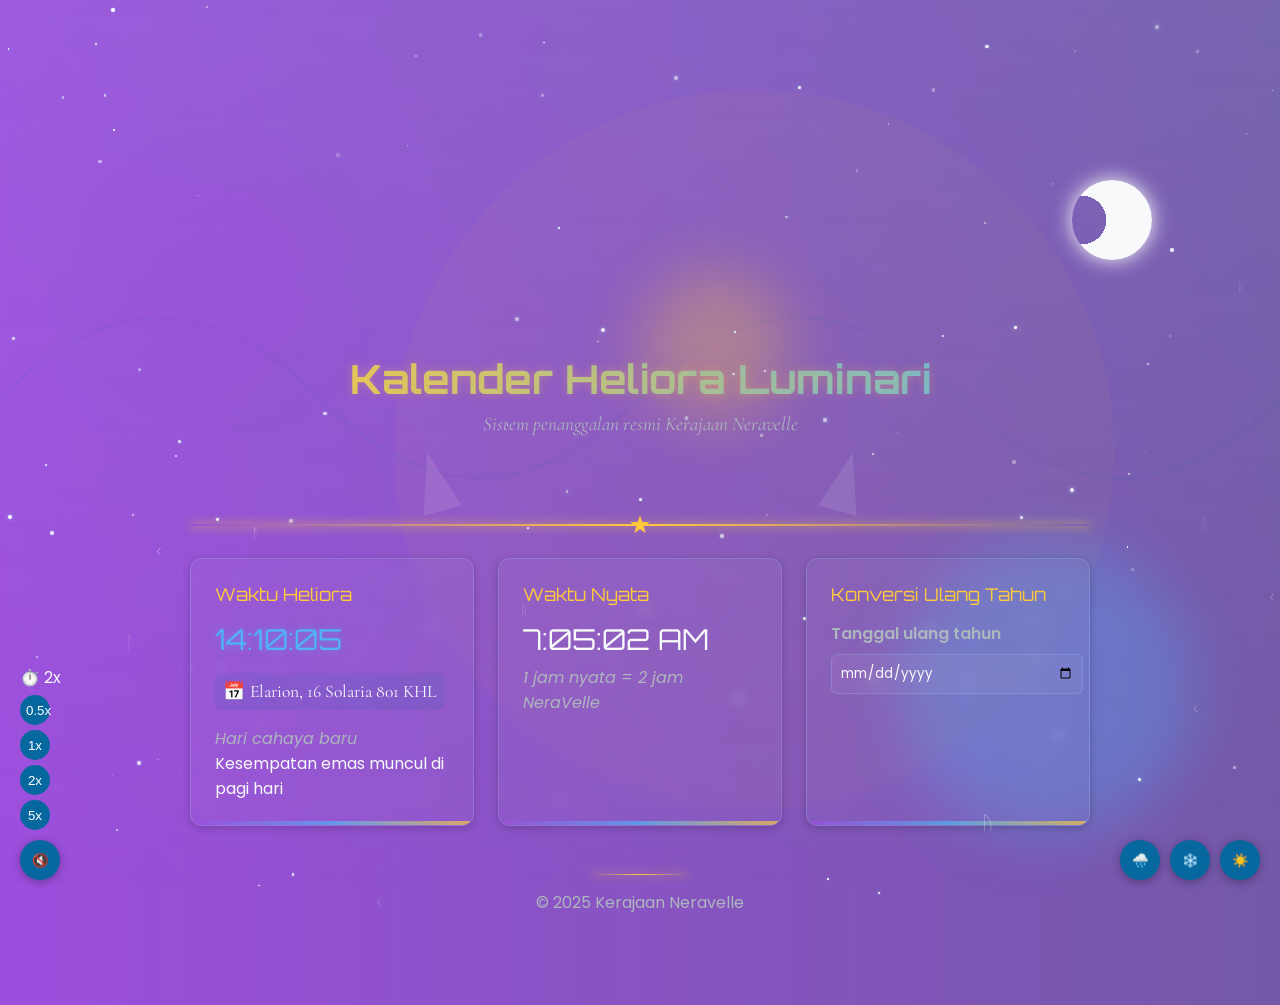
==== commit 9a765639: "Update index.html" ====
--- a/index.html
+++ b/index.html
@@ -1,26 +1,30 @@
 <!DOCTYPE html>
 <html lang="id">
 <head>
-  <meta charset="UTF-8" />
-  <meta name="viewport" content="width=device-width, initial-scale=1.0"/>
-  <meta http-equiv="Content-Security-Policy" content="default-src 'self'; style-src 'self' https://fonts.googleapis.com; font-src https://fonts.gstatic.com; script-src 'self'">
-  <meta http-equiv="X-XSS-Protection" content="1; mode=block">
-  <meta http-equiv="X-Content-Type-Options" content="nosniff">
+  <meta charset="UTF-8">
+  <meta name="viewport" content="width=device-width, initial-scale=1.0">
   <title>Kalender Heliora Luminari</title>
-  <link rel="stylesheet" href="styles.css" />
-  <link href="https://fonts.googleapis.com/css2?family=Cormorant+Garamond:wght@400;600;700&family=Orbitron:wght@400;700&display=swap" rel="stylesheet" />
-  <link href="https://fonts.googleapis.com/css2?family=Poppins:wght@400;500;600;700&display=swap" rel="stylesheet" />
+  <link rel="stylesheet" href="styles.css">
+  <link href="https://fonts.googleapis.com/css2?family=Cormorant+Garamond:wght@400;600;700&family=Orbitron:wght@400;700&display=swap" rel="stylesheet">
+  <link href="https://fonts.googleapis.com/css2?family=Poppins:wght@400;500;600;700&display=swap" rel="stylesheet">
 </head>
 <body>
-  <!-- Floating magical orbs -->
+  <div id="livingCanvasContainer">
+    <canvas id="livingCanvas"></canvas>
+  </div>
+
   <div class="magic-orbs">
     <div class="orb orb-1"></div>
     <div class="orb orb-2"></div>
     <div class="orb orb-3"></div>
   </div>
 
-  <!-- Dynamic constellation background -->
   <div class="constellations"></div>
+
+  <div class="ocean-container">
+    <div class="boat"></div>
+    <canvas id="waveCanvas"></canvas>
+  </div>
 
   <div class="container">
     <div class="header">
@@ -68,6 +72,6 @@
     </footer>
   </div>
 
-  <script src="script.js"></script>
+  <script src="script.js" type="module"></script>
 </body>
 </html>
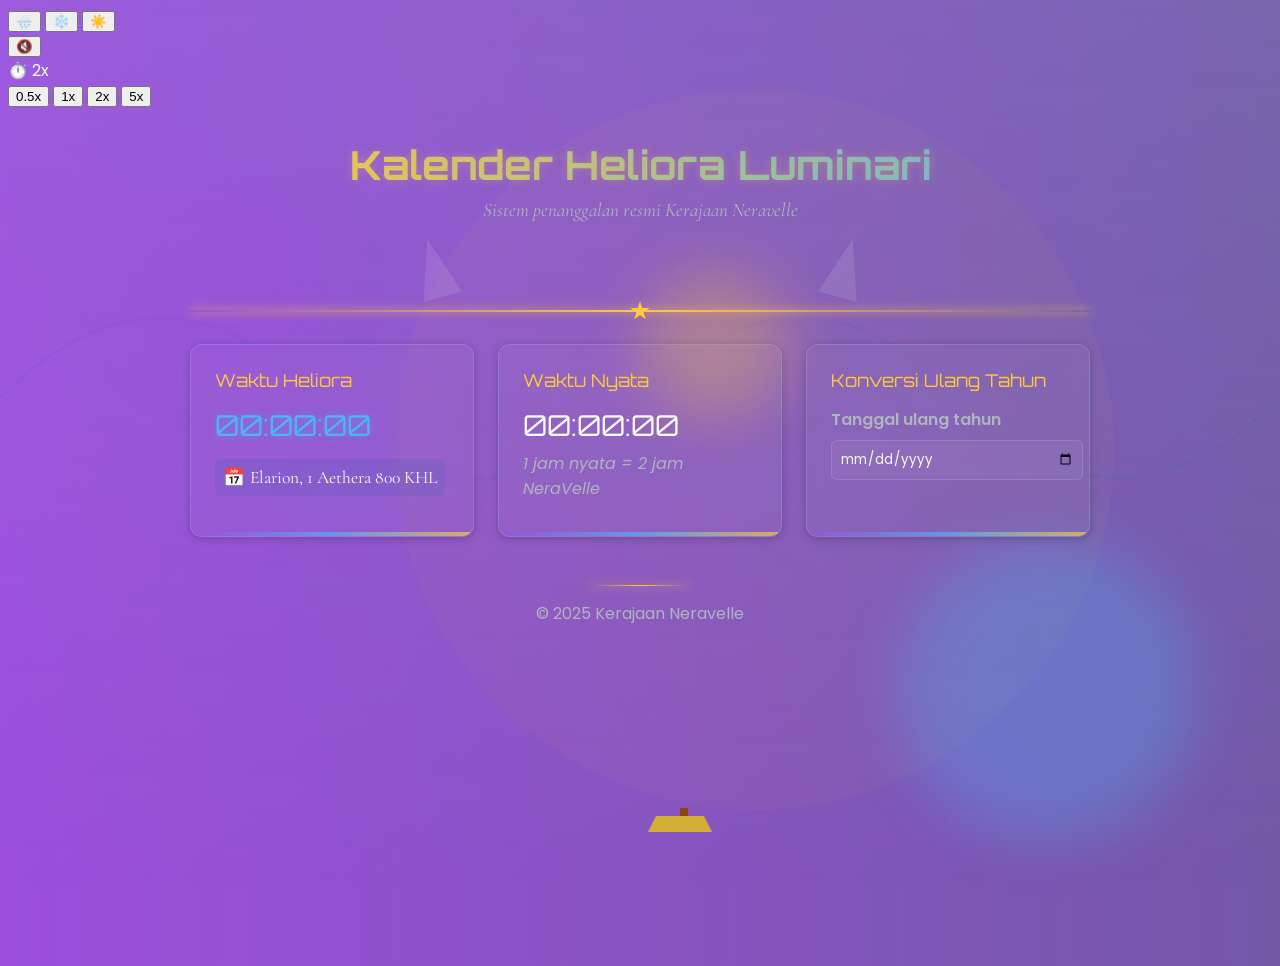
==== commit f35ff7aa: "Update index.html" ====
--- a/index.html
+++ b/index.html
@@ -9,10 +9,12 @@
   <link href="https://fonts.googleapis.com/css2?family=Poppins:wght@400;500;600;700&display=swap" rel="stylesheet">
 </head>
 <body>
+  <!-- Canvas untuk animasi kapal dan laut -->
   <div id="livingCanvasContainer">
     <canvas id="livingCanvas"></canvas>
   </div>
 
+  <!-- Semua elemen asli -->
   <div class="magic-orbs">
     <div class="orb orb-1"></div>
     <div class="orb orb-2"></div>
@@ -26,6 +28,29 @@
     <canvas id="waveCanvas"></canvas>
   </div>
 
+  <!-- Overlay cuaca -->
+  <div id="rain-overlay" class="weather-overlay"></div>
+  <div id="snow-overlay" class="weather-overlay"></div>
+  <div id="sunny-overlay" class="weather-overlay"></div>
+
+  <!-- Kontrol interaktif -->
+  <div class="weather-controls">
+    <button class="weather-btn" title="Toggle hujan">🌧️</button>
+    <button class="weather-btn" title="Toggle salju">❄️</button>
+    <button class="weather-btn" title="Toggle cerah">☀️</button>
+  </div>
+
+  <button class="audio-control" title="Toggle suara">🔇</button>
+
+  <div class="time-warp-controls">
+    <div id="timeWarpIndicator">⏱️ 2x</div>
+    <button>0.5x</button>
+    <button>1x</button>
+    <button>2x</button>
+    <button>5x</button>
+  </div>
+
+  <!-- Kontainer kalender -->
   <div class="container">
     <div class="header">
       <h1 class="title">Kalender Heliora Luminari</h1>
--- a/styles.css
+++ b/styles.css
@@ -15,7 +15,6 @@
   --weather-opacity: 0;
 }
 
-/* === BASE STYLES === */
 body {
   background: linear-gradient(270deg, #0a2a3d, #0c4a6e, #2d6a4f, #9d4edd);
   background-size: 800% 800%;
@@ -79,7 +78,6 @@
   font-size: 1.2rem;
 }
 
-/* === MAGICAL ORBS === */
 .magic-orbs {
   position: fixed;
   top: 0;
@@ -125,7 +123,6 @@
   animation-delay: 10s;
 }
 
-/* === CONSTELLATIONS & MOON PHASE === */
 .constellations {
   position: fixed;
   top: 0;
@@ -137,7 +134,7 @@
     radial-gradient(circle at 80% 70%, rgba(162, 213, 242, 0.1) 0.5px, transparent 1px),
     radial-gradient(circle at 50% 20%, rgba(162, 213, 242, 0.1) 0.5px, transparent 1px);
   background-size: 100px 100px;
-  animation: twinkle 5s infinite alternate;
+  animation: mechanicalRotate 120s infinite linear, twinkle 5s infinite alternate;
   pointer-events: none;
   z-index: 1;
 }
@@ -157,11 +154,34 @@
   position: absolute;
   background: white;
   border-radius: 50%;
-  animation: twinkle 3s infinite ease-in-out;
+  animation: mechanicalPulse 4s infinite steps(4);
   transform-origin: center;
 }
 
-/* === HEADER DECORATION === */
+.mechanical-gear {
+  position: absolute;
+  background-image: url('data:image/svg+xml;utf8,<svg xmlns="http://www.w3.org/2000/svg" width="100" height="100" viewBox="0 0 100 100"><path d="M50,0 L55,20 L75,20 L60,35 L70,50 L60,65 L75,80 L55,80 L50,100 L45,80 L25,80 L40,65 L30,50 L40,35 L25,20 L45,20 Z" fill="%23a2d5f2" opacity="0.7"/><circle cx="50" cy="50" r="10" fill="%230a2a3d"/></svg>');
+  background-repeat: no-repeat;
+  background-size: contain;
+  animation: gearRotate 12s infinite linear;
+  transform-origin: center;
+}
+
+.main-gear {
+  width: 150px;
+  height: 150px;
+  top: 50%;
+  left: 50%;
+  transform: translate(-50%, -50%);
+  animation-duration: 20s;
+}
+
+.small-gear {
+  width: 60px;
+  height: 60px;
+  animation-direction: reverse;
+}
+
 .header-decoration {
   position: relative;
   height: 40px;
@@ -187,7 +207,6 @@
   transform: rotate(15deg);
 }
 
-/* === DIVIDER === */
 .divider {
   position: relative;
   height: 2px;
@@ -219,7 +238,6 @@
   animation: pulse 2s infinite;
 }
 
-/* === TIME CARDS === */
 .clock-container {
   display: grid;
   grid-template-columns: repeat(auto-fit, minmax(280px, 1fr));
@@ -309,7 +327,6 @@
   margin-bottom: 0.5rem;
 }
 
-/* === FOOTER === */
 footer {
   text-align: center;
   margin-top: 3rem;
@@ -329,185 +346,46 @@
   box-shadow: 0 0 10px var(--gilded-sun);
 }
 
-/* === WEATHER EFFECTS === */
-.weather-overlay {
+.ocean-container {
   position: fixed;
+  bottom: 0;
+  left: 0;
+  width: 100%;
+  height: 30vh;
+  z-index: 1;
+  overflow: hidden;
+}
+
+#livingCanvas,
+#waveCanvas {
+  position: absolute;
   top: 0;
   left: 0;
   width: 100%;
   height: 100%;
-  pointer-events: none;
-  z-index: 1;
-  opacity: var(--weather-opacity);
-  transition: opacity 0.5s ease-in-out;
-}
-
-.weather-overlay .drop {
-  position: absolute;
-  width: 2px;
-  height: 15px;
-  background: var(--celestial-blue);
-  border-radius: 1px;
-  opacity: 0.4;
-  animation: rain-fall 0.6s linear infinite;
-  filter: blur(0.5px);
-  transition: transform 0.3s ease-out;
-}
-
-.weather-overlay .flake {
-  position: absolute;
-  width: 4px;
-  height: 4px;
-  background: white;
+}
+
+.boat {
+  position: absolute;
+  bottom: 15%;
+  left: 50%;
+  width: 80px;
+  height: 60px;
+  background: url('data:image/svg+xml;utf8,<svg xmlns="http://www.w3.org/2000/svg" viewBox="0 0 100 60"><path d="M10,40 L90,40 L80,20 L20,20 Z" fill="%23d4af37"/><path d="M50,20 L50,10 L60,10 L60,20" fill="%238B4513"/></svg>') no-repeat;
+  z-index: 3;
+  animation: boatFloat 8s infinite ease-in-out;
+  transform-origin: center bottom;
+}
+
+.bubble {
+  position: absolute;
+  width: 10px;
+  height: 10px;
+  background: rgba(162, 213, 242, 0.6);
   border-radius: 50%;
-  opacity: 0.7;
-  animation: snow-fall 12s linear infinite;
-  filter: blur(0.5px);
-  transition: 
-    transform 0.5s ease-out,
-    opacity 0.5s ease-out;
-}
-
-.weather-overlay .flake:nth-child(3n) {
-  width: 6px;
-  height: 6px;
-  opacity: 0.5;
-  animation-duration: 15s;
-}
-
-.weather-overlay .flake:nth-child(4n) {
-  width: 8px;
-  height: 8px;
-  opacity: 0.3;
-  animation-duration: 20s;
-}
-
-.weather-overlay .ray {
-  position: absolute;
-  width: 100px;
-  height: 100px;
-  background: radial-gradient(circle, var(--gilded-sun) 0%, transparent 80%);
-  border-radius: 50%;
-  opacity: 0.1;
-  animation: sun-glow 6s ease-in-out infinite alternate;
-}
-
-/* === WEATHER CONTROLS === */
-.weather-controls {
-  position: fixed;
-  bottom: 20px;
-  right: 20px;
-  display: flex;
-  gap: 10px;
-  z-index: 100;
-}
-
-.weather-btn {
-  width: 40px;
-  height: 40px;
-  border-radius: 50%;
-  border: none;
-  background: var(--abyssal-sapphire);
-  color: white;
-  cursor: pointer;
-  display: flex;
-  align-items: center;
-  justify-content: center;
-  box-shadow: 0 2px 10px rgba(0, 0, 0, 0.3);
-  transition: all 0.3s ease;
-}
-
-.weather-btn:hover {
-  transform: scale(1.1);
-  box-shadow: 0 0 15px currentColor;
-}
-
-.weather-btn.active {
-  background: var(--gilded-sun);
-  box-shadow: 0 0 10px var(--gilded-sun);
-}
-
-/* === TIME WARP CONTROLS === */
-.time-warp-controls {
-  position: fixed;
-  bottom: 70px;
-  left: 20px;
-  z-index: 100;
-  display: flex;
-  flex-direction: column;
-  gap: 5px;
-}
-
-.time-warp-controls button {
-  background: var(--abyssal-sapphire);
-  color: white;
-  border: none;
-  border-radius: 50%;
-  width: 30px;
-  height: 30px;
-  cursor: pointer;
-  transition: all 0.3s ease;
-}
-
-.time-warp-controls button:hover {
-  transform: scale(1.1);
-  background: var(--mystic-purple);
-}
-
-/* === AUDIO CONTROL === */
-.audio-control {
-  position: fixed;
-  bottom: 20px;
-  left: 20px;
-  width: 40px;
-  height: 40px;
-  border-radius: 50%;
-  background: var(--abyssal-sapphire);
-  color: white;
-  border: none;
-  cursor: pointer;
-  display: flex;
-  align-items: center;
-  justify-content: center;
-  z-index: 100;
-  box-shadow: 0 2px 10px rgba(0, 0, 0, 0.3);
-  transition: 
-    transform 0.3s ease,
-    box-shadow 0.3s ease,
-    background-color 0.3s ease;
-}
-
-.audio-control:hover {
-  transform: scale(1.1);
-  box-shadow: 0 0 15px var(--luminous-azure);
-}
-
-/* === INTERACTIVE RUNES === */
-.floating-rune.interactive {
-  cursor: pointer;
-  transition: all 0.3s;
-  position: absolute;
-  font-size: 24px;
-  animation: floatRune 20s linear infinite;
-  z-index: 10;
-}
-
-.floating-rune.interactive:hover {
-  transform: scale(1.5);
-  text-shadow: 0 0 10px var(--gilded-sun);
-}
-
-@keyframes floatRune {
-  0% { transform: translateY(0) rotate(0deg); }
-  100% { transform: translateY(-100vh) rotate(360deg); }
-}
-
-@keyframes runeExplode {
-  0% { transform: scale(1); opacity: 1; }
-  100% { transform: scale(3); opacity: 0; }
-}
-
-/* === ANIMATIONS === */
+  animation: floatUp linear infinite;
+}
+
 @keyframes magicalAtmosphere {
   0% { background-position: 0% 50%; }
   50% { background-position: 100% 50%; }
@@ -526,21 +404,6 @@
     transform: translateY(30px) rotate(-0.5deg);
     background-position: 15% 25%, 85% 75%, 0 0;
   }
-}
-
-@keyframes rain-fall {
-  0% { transform: translateY(-100px); }
-  100% { transform: translateY(100vh); }
-}
-
-@keyframes snow-fall {
-  0% { transform: translateY(-10px) translateX(0); }
-  100% { transform: translateY(100vh) translateX(20px); }
-}
-
-@keyframes sun-glow {
-  0% { transform: scale(0.9); opacity: 0.08; }
-  100% { transform: scale(1.1); opacity: 0.15; }
 }
 
 @keyframes floatOrb {
@@ -577,7 +440,34 @@
   100% { background-position: 100% 50%; }
 }
 
-/* === RESPONSIVE === */
+@keyframes mechanicalRotate {
+  from { transform: rotate(0deg); }
+  to { transform: rotate(360deg); }
+}
+
+@keyframes mechanicalPulse {
+  0% { opacity: 0.3; }
+  50% { opacity: 0.8; }
+  100% { opacity: 0.3; }
+}
+
+@keyframes gearRotate {
+  from { transform: translate(-50%, -50%) rotate(0deg); }
+  to { transform: translate(-50%, -50%) rotate(360deg); }
+}
+
+@keyframes boatFloat {
+  0%, 100% { transform: translateX(-50%) rotate(-5deg) translateY(0); }
+  50% { transform: translateX(-50%) rotate(5deg) translateY(-20px); }
+}
+
+@keyframes floatUp {
+  to { 
+    transform: translateY(-100vh);
+    opacity: 0;
+  }
+}
+
 @media (max-width: 768px) {
   .container {
     padding: 1rem;
@@ -585,29 +475,6 @@
   
   .title {
     font-size: 2rem;
-  }
-  
-  .weather-controls {
-    bottom: 10px;
-    right: 10px;
-  }
-
-  .weather-btn {
-    width: 35px;
-    height: 35px;
-    font-size: 0.8rem;
-  }
-
-  .audio-control {
-    bottom: 10px;
-    left: 10px;
-    width: 35px;
-    height: 35px;
-  }
-
-  .time-warp-controls {
-    bottom: 60px;
-    left: 10px;
   }
 
   .moon-phase {
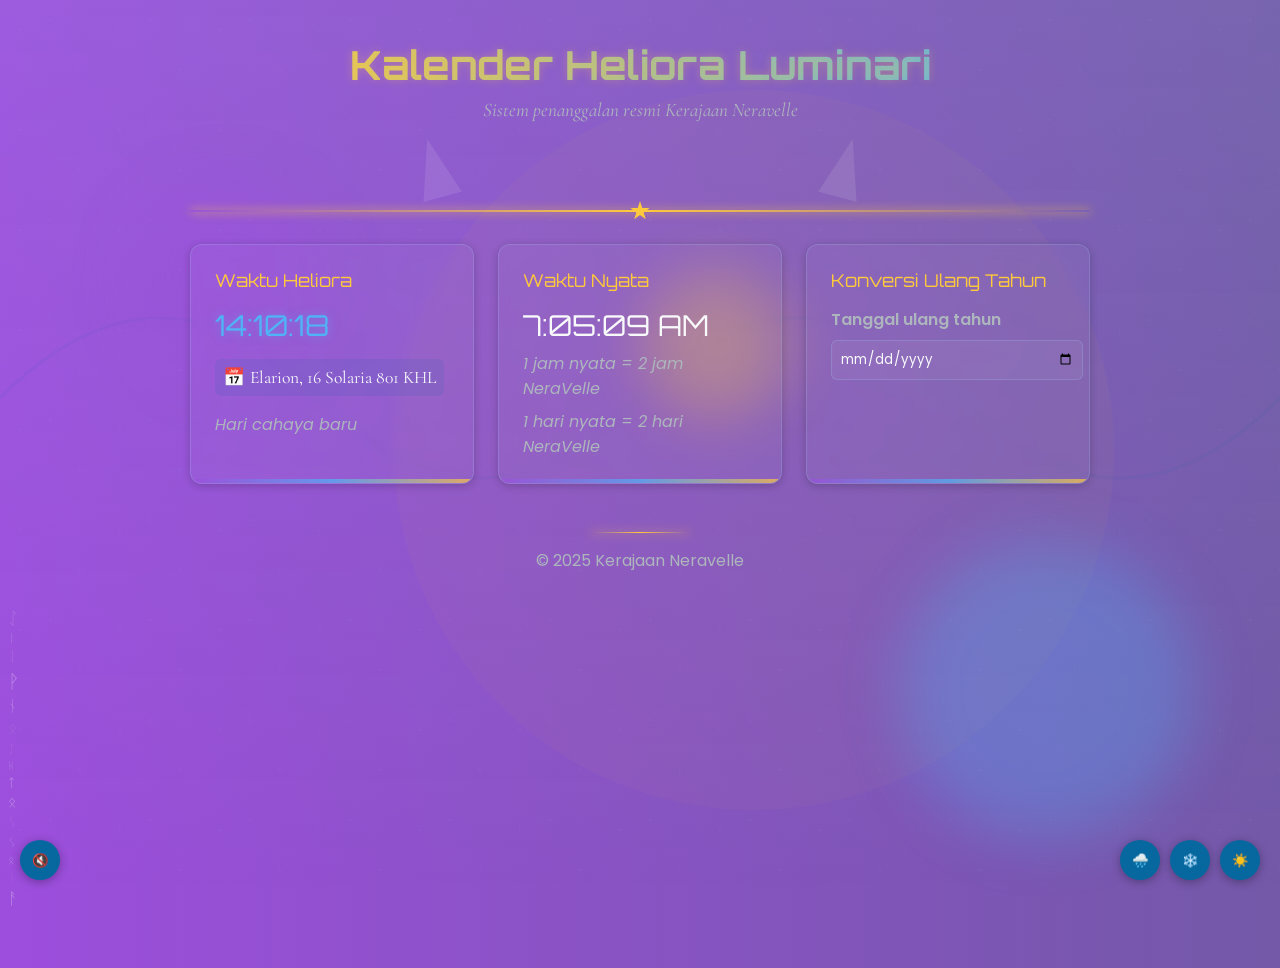
==== commit 631067c4: "Add files via upload" ====
--- a/index.html
+++ b/index.html
@@ -1,56 +1,24 @@
 <!DOCTYPE html>
 <html lang="id">
 <head>
-  <meta charset="UTF-8">
-  <meta name="viewport" content="width=device-width, initial-scale=1.0">
+  <meta charset="UTF-8" />
+  <meta name="viewport" content="width=device-width, initial-scale=1.0"/>
   <title>Kalender Heliora Luminari</title>
-  <link rel="stylesheet" href="styles.css">
-  <link href="https://fonts.googleapis.com/css2?family=Cormorant+Garamond:wght@400;600;700&family=Orbitron:wght@400;700&display=swap" rel="stylesheet">
-  <link href="https://fonts.googleapis.com/css2?family=Poppins:wght@400;500;600;700&display=swap" rel="stylesheet">
+  <link rel="stylesheet" href="styles.css" />
+  <link href="https://fonts.googleapis.com/css2?family=Cormorant+Garamond:wght@400;600;700&family=Orbitron:wght@400;700&display=swap" rel="stylesheet" />
+  <link href="https://fonts.googleapis.com/css2?family=Poppins:wght@400;500;600;700&display=swap" rel="stylesheet" />
 </head>
 <body>
-  <!-- Canvas untuk animasi kapal dan laut -->
-  <div id="livingCanvasContainer">
-    <canvas id="livingCanvas"></canvas>
-  </div>
-
-  <!-- Semua elemen asli -->
+  <!-- Floating magical orbs -->
   <div class="magic-orbs">
     <div class="orb orb-1"></div>
     <div class="orb orb-2"></div>
     <div class="orb orb-3"></div>
   </div>
 
+  <!-- Animated constellation background -->
   <div class="constellations"></div>
 
-  <div class="ocean-container">
-    <div class="boat"></div>
-    <canvas id="waveCanvas"></canvas>
-  </div>
-
-  <!-- Overlay cuaca -->
-  <div id="rain-overlay" class="weather-overlay"></div>
-  <div id="snow-overlay" class="weather-overlay"></div>
-  <div id="sunny-overlay" class="weather-overlay"></div>
-
-  <!-- Kontrol interaktif -->
-  <div class="weather-controls">
-    <button class="weather-btn" title="Toggle hujan">🌧️</button>
-    <button class="weather-btn" title="Toggle salju">❄️</button>
-    <button class="weather-btn" title="Toggle cerah">☀️</button>
-  </div>
-
-  <button class="audio-control" title="Toggle suara">🔇</button>
-
-  <div class="time-warp-controls">
-    <div id="timeWarpIndicator">⏱️ 2x</div>
-    <button>0.5x</button>
-    <button>1x</button>
-    <button>2x</button>
-    <button>5x</button>
-  </div>
-
-  <!-- Kontainer kalender -->
   <div class="container">
     <div class="header">
       <h1 class="title">Kalender Heliora Luminari</h1>
@@ -71,14 +39,14 @@
         <div class="neravelle-time" id="neravelleTime">00:00:00</div>
         <div class="neravelle-date" id="neravelleDate">Elarion, 1 Aethera 800 KHL</div>
         <div class="day-description" id="dayDescription"></div>
-        <div id="dayProphecy" class="day-prophecy"></div>
         <div class="time-card-decoration"></div>
       </div>
       
       <div class="time-card">
         <div class="time-label">Waktu Nyata</div>
         <div class="real-world-time" id="realWorldTime">00:00:00</div>
-        <div class="day-description">1 jam nyata = <span id="timeWarpIndicator">2</span> jam NeraVelle</div>
+        <div class="day-description">1 jam nyata = 2 jam NeraVelle</div>
+        <div class="day-description">1 hari nyata = 2 hari NeraVelle</div>
         <div class="time-card-decoration"></div>
       </div>
       
@@ -97,6 +65,6 @@
     </footer>
   </div>
 
-  <script src="script.js" type="module"></script>
+  <script src="script.js"></script>
 </body>
 </html>
--- a/styles.css
+++ b/styles.css
@@ -15,6 +15,7 @@
   --weather-opacity: 0;
 }
 
+/* === BASE STYLES === */
 body {
   background: linear-gradient(270deg, #0a2a3d, #0c4a6e, #2d6a4f, #9d4edd);
   background-size: 800% 800%;
@@ -78,6 +79,7 @@
   font-size: 1.2rem;
 }
 
+/* === MAGICAL ORBS === */
 .magic-orbs {
   position: fixed;
   top: 0;
@@ -123,6 +125,7 @@
   animation-delay: 10s;
 }
 
+/* === CONSTELLATIONS === */
 .constellations {
   position: fixed;
   top: 0;
@@ -134,54 +137,12 @@
     radial-gradient(circle at 80% 70%, rgba(162, 213, 242, 0.1) 0.5px, transparent 1px),
     radial-gradient(circle at 50% 20%, rgba(162, 213, 242, 0.1) 0.5px, transparent 1px);
   background-size: 100px 100px;
-  animation: mechanicalRotate 120s infinite linear, twinkle 5s infinite alternate;
+  animation: twinkle 5s infinite alternate;
   pointer-events: none;
   z-index: 1;
 }
 
-.moon-phase {
-  position: absolute;
-  width: 80px;
-  height: 80px;
-  border-radius: 50%;
-  top: 20%;
-  right: 10%;
-  box-shadow: 0 0 20px var(--pearl-white);
-  z-index: 1;
-}
-
-.star {
-  position: absolute;
-  background: white;
-  border-radius: 50%;
-  animation: mechanicalPulse 4s infinite steps(4);
-  transform-origin: center;
-}
-
-.mechanical-gear {
-  position: absolute;
-  background-image: url('data:image/svg+xml;utf8,<svg xmlns="http://www.w3.org/2000/svg" width="100" height="100" viewBox="0 0 100 100"><path d="M50,0 L55,20 L75,20 L60,35 L70,50 L60,65 L75,80 L55,80 L50,100 L45,80 L25,80 L40,65 L30,50 L40,35 L25,20 L45,20 Z" fill="%23a2d5f2" opacity="0.7"/><circle cx="50" cy="50" r="10" fill="%230a2a3d"/></svg>');
-  background-repeat: no-repeat;
-  background-size: contain;
-  animation: gearRotate 12s infinite linear;
-  transform-origin: center;
-}
-
-.main-gear {
-  width: 150px;
-  height: 150px;
-  top: 50%;
-  left: 50%;
-  transform: translate(-50%, -50%);
-  animation-duration: 20s;
-}
-
-.small-gear {
-  width: 60px;
-  height: 60px;
-  animation-direction: reverse;
-}
-
+/* === HEADER DECORATION === */
 .header-decoration {
   position: relative;
   height: 40px;
@@ -207,6 +168,7 @@
   transform: rotate(15deg);
 }
 
+/* === DIVIDER === */
 .divider {
   position: relative;
   height: 2px;
@@ -238,6 +200,7 @@
   animation: pulse 2s infinite;
 }
 
+/* === TIME CARDS === */
 .clock-container {
   display: grid;
   grid-template-columns: repeat(auto-fit, minmax(280px, 1fr));
@@ -327,6 +290,7 @@
   margin-bottom: 0.5rem;
 }
 
+/* === FOOTER === */
 footer {
   text-align: center;
   margin-top: 3rem;
@@ -346,46 +310,133 @@
   box-shadow: 0 0 10px var(--gilded-sun);
 }
 
-.ocean-container {
+/* === WEATHER EFFECTS === */
+.weather-overlay {
   position: fixed;
-  bottom: 0;
-  left: 0;
-  width: 100%;
-  height: 30vh;
-  z-index: 1;
-  overflow: hidden;
-}
-
-#livingCanvas,
-#waveCanvas {
-  position: absolute;
   top: 0;
   left: 0;
   width: 100%;
   height: 100%;
-}
-
-.boat {
-  position: absolute;
-  bottom: 15%;
-  left: 50%;
-  width: 80px;
-  height: 60px;
-  background: url('data:image/svg+xml;utf8,<svg xmlns="http://www.w3.org/2000/svg" viewBox="0 0 100 60"><path d="M10,40 L90,40 L80,20 L20,20 Z" fill="%23d4af37"/><path d="M50,20 L50,10 L60,10 L60,20" fill="%238B4513"/></svg>') no-repeat;
-  z-index: 3;
-  animation: boatFloat 8s infinite ease-in-out;
-  transform-origin: center bottom;
-}
-
-.bubble {
-  position: absolute;
-  width: 10px;
-  height: 10px;
-  background: rgba(162, 213, 242, 0.6);
+  pointer-events: none;
+  z-index: 1;
+  opacity: var(--weather-opacity);
+  transition: opacity 0.5s ease-in-out;
+}
+
+.weather-overlay .drop {
+  position: absolute;
+  width: 2px;
+  height: 15px;
+  background: var(--celestial-blue);
+  border-radius: 1px;
+  opacity: 0.4;
+  animation: rain-fall 0.6s linear infinite;
+  filter: blur(0.5px);
+  transition: transform 0.3s ease-out;
+}
+
+.weather-overlay .flake {
+  position: absolute;
+  width: 4px;
+  height: 4px;
+  background: white;
   border-radius: 50%;
-  animation: floatUp linear infinite;
-}
-
+  opacity: 0.7;
+  animation: snow-fall 12s linear infinite;
+  filter: blur(0.5px);
+  transition: 
+    transform 0.5s ease-out,
+    opacity 0.5s ease-out;
+}
+
+.weather-overlay .flake:nth-child(3n) {
+  width: 6px;
+  height: 6px;
+  opacity: 0.5;
+  animation-duration: 15s;
+}
+
+.weather-overlay .flake:nth-child(4n) {
+  width: 8px;
+  height: 8px;
+  opacity: 0.3;
+  animation-duration: 20s;
+}
+
+.weather-overlay .ray {
+  position: absolute;
+  width: 100px;
+  height: 100px;
+  background: radial-gradient(circle, var(--gilded-sun) 0%, transparent 80%);
+  border-radius: 50%;
+  opacity: 0.1;
+  animation: sun-glow 6s ease-in-out infinite alternate;
+}
+
+/* === WEATHER CONTROLS === */
+.weather-controls {
+  position: fixed;
+  bottom: 20px;
+  right: 20px;
+  display: flex;
+  gap: 10px;
+  z-index: 100;
+}
+
+.weather-btn {
+  width: 40px;
+  height: 40px;
+  border-radius: 50%;
+  border: none;
+  background: var(--abyssal-sapphire);
+  color: white;
+  cursor: pointer;
+  display: flex;
+  align-items: center;
+  justify-content: center;
+  box-shadow: 0 2px 10px rgba(0, 0, 0, 0.3);
+  transition: all 0.3s ease;
+}
+
+.weather-btn:hover {
+  transform: scale(1.1);
+  box-shadow: 0 0 15px currentColor;
+}
+
+.weather-btn.active {
+  background: var(--gilded-sun);
+  box-shadow: 0 0 10px var(--gilded-sun);
+}
+
+.audio-control {
+  position: fixed;
+  bottom: 20px;
+  left: 20px;
+  width: 40px;
+  height: 40px;
+  border-radius: 50%;
+  background: var(--abyssal-sapphire);
+  color: white;
+  border: none;
+  cursor: pointer;
+  display: flex;
+  align-items: center;
+  justify-content: center;
+  z-index: 100;
+  box-shadow: 0 2px 10px rgba(0, 0, 0, 0.3);
+  transition: 
+    transform 0.3s ease,
+    box-shadow 0.3s ease,
+    background-color 0.3s ease;
+  
+}
+
+.audio-control:hover {
+  transform: scale(1.1);
+  box-shadow: 0 0 15px var(--luminous-azure);
+}
+
+/* === ANIMATIONS === */
 @keyframes magicalAtmosphere {
   0% { background-position: 0% 50%; }
   50% { background-position: 100% 50%; }
@@ -404,6 +455,21 @@
     transform: translateY(30px) rotate(-0.5deg);
     background-position: 15% 25%, 85% 75%, 0 0;
   }
+}
+
+@keyframes rain-fall {
+  0% { transform: translateY(-100px); }
+  100% { transform: translateY(100vh); }
+}
+
+@keyframes snow-fall {
+  0% { transform: translateY(-10px) translateX(0); }
+  100% { transform: translateY(100vh) translateX(20px); }
+}
+
+@keyframes sun-glow {
+  0% { transform: scale(0.9); opacity: 0.08; }
+  100% { transform: scale(1.1); opacity: 0.15; }
 }
 
 @keyframes floatOrb {
@@ -440,34 +506,7 @@
   100% { background-position: 100% 50%; }
 }
 
-@keyframes mechanicalRotate {
-  from { transform: rotate(0deg); }
-  to { transform: rotate(360deg); }
-}
-
-@keyframes mechanicalPulse {
-  0% { opacity: 0.3; }
-  50% { opacity: 0.8; }
-  100% { opacity: 0.3; }
-}
-
-@keyframes gearRotate {
-  from { transform: translate(-50%, -50%) rotate(0deg); }
-  to { transform: translate(-50%, -50%) rotate(360deg); }
-}
-
-@keyframes boatFloat {
-  0%, 100% { transform: translateX(-50%) rotate(-5deg) translateY(0); }
-  50% { transform: translateX(-50%) rotate(5deg) translateY(-20px); }
-}
-
-@keyframes floatUp {
-  to { 
-    transform: translateY(-100vh);
-    opacity: 0;
-  }
-}
-
+/* === RESPONSIVE === */
 @media (max-width: 768px) {
   .container {
     padding: 1rem;
@@ -476,11 +515,32 @@
   .title {
     font-size: 2rem;
   }
-
-  .moon-phase {
-    width: 50px;
-    height: 50px;
-    top: 15%;
-    right: 5%;
-  }
-}
+  
+  .weather-controls {
+    bottom: 10px;
+    right: 10px;
+  }
+
+  .weather-btn {
+    width: 35px;
+    height: 35px;
+    font-size: 0.8rem;
+  }
+
+  .audio-control {
+    bottom: 10px;
+    left: 10px;
+    width: 35px;
+    height: 35px;
+  }
+.star {
+  display: block;
+  position: absolute;
+  background: white;
+  border-radius: 50%;
+  animation: twinkle 3s infinite ease-in-out;
+  transform-origin: center;
+  }
+}
+
+
